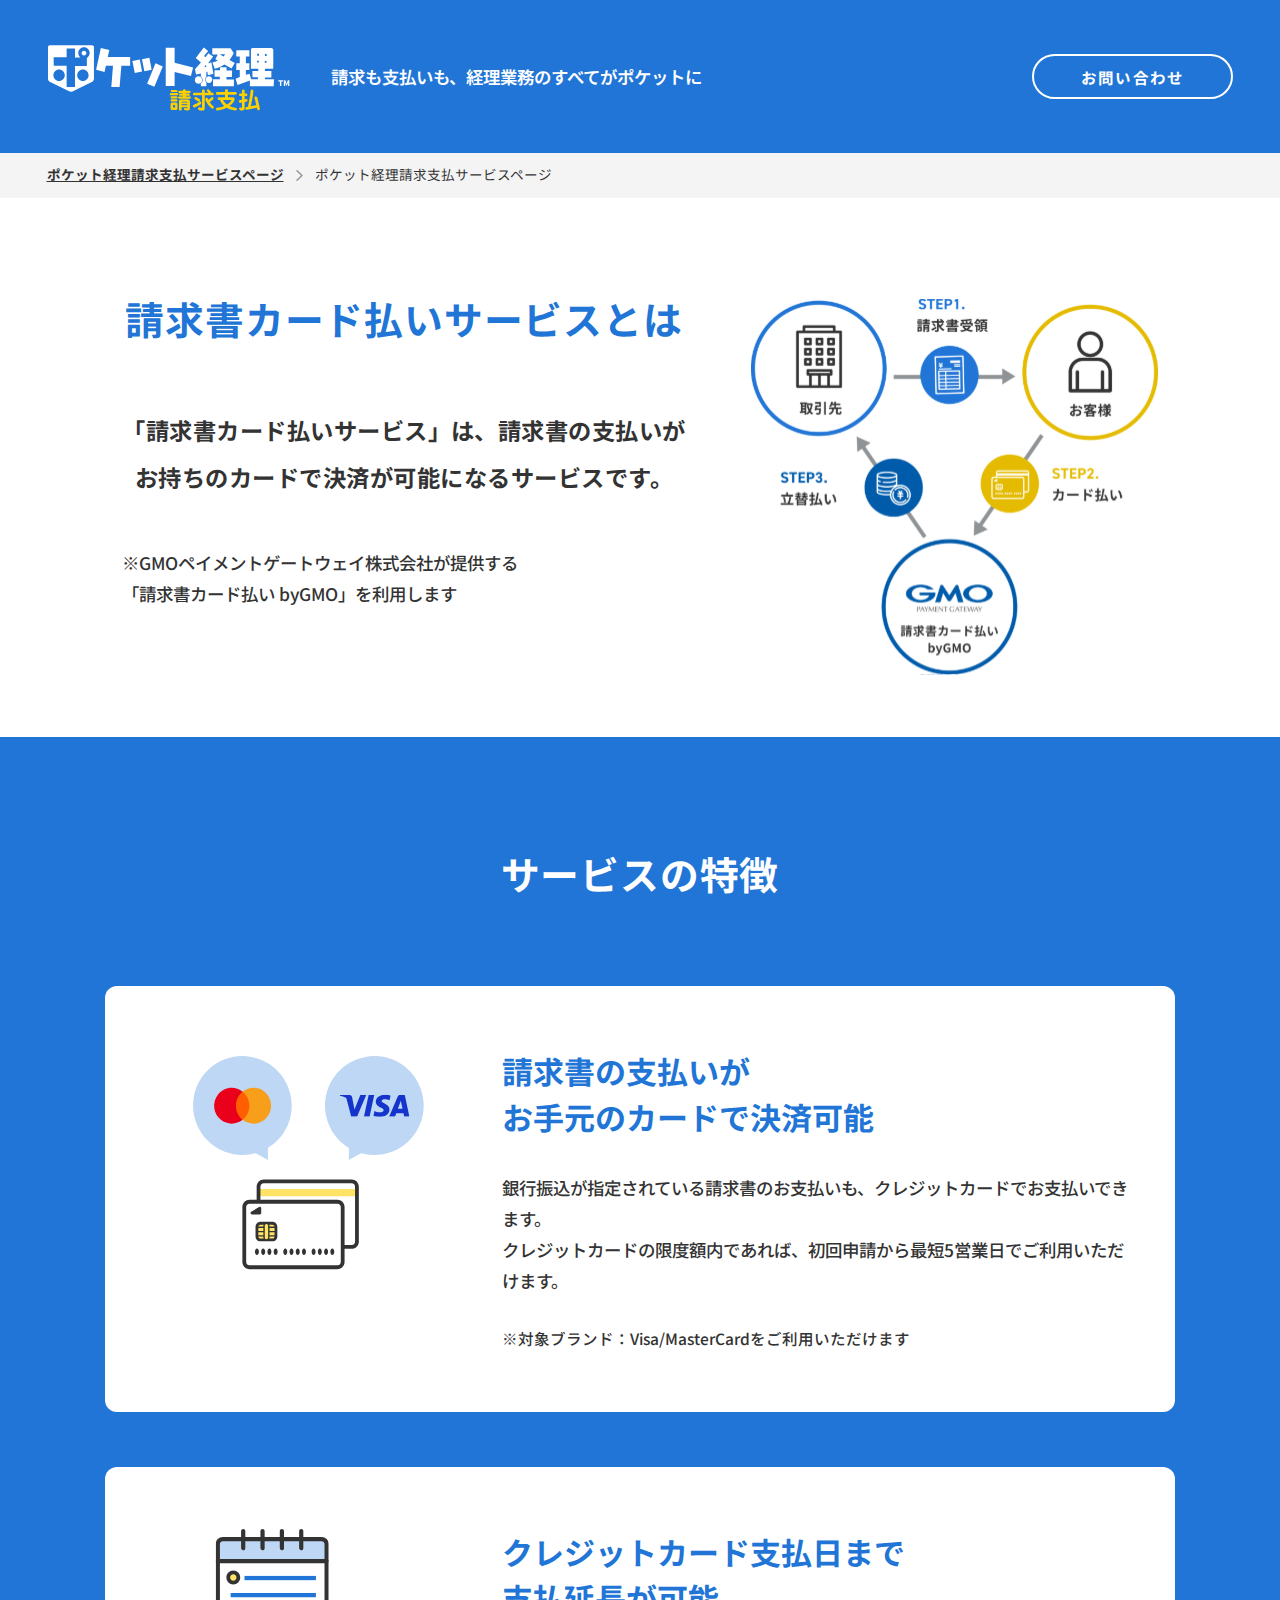
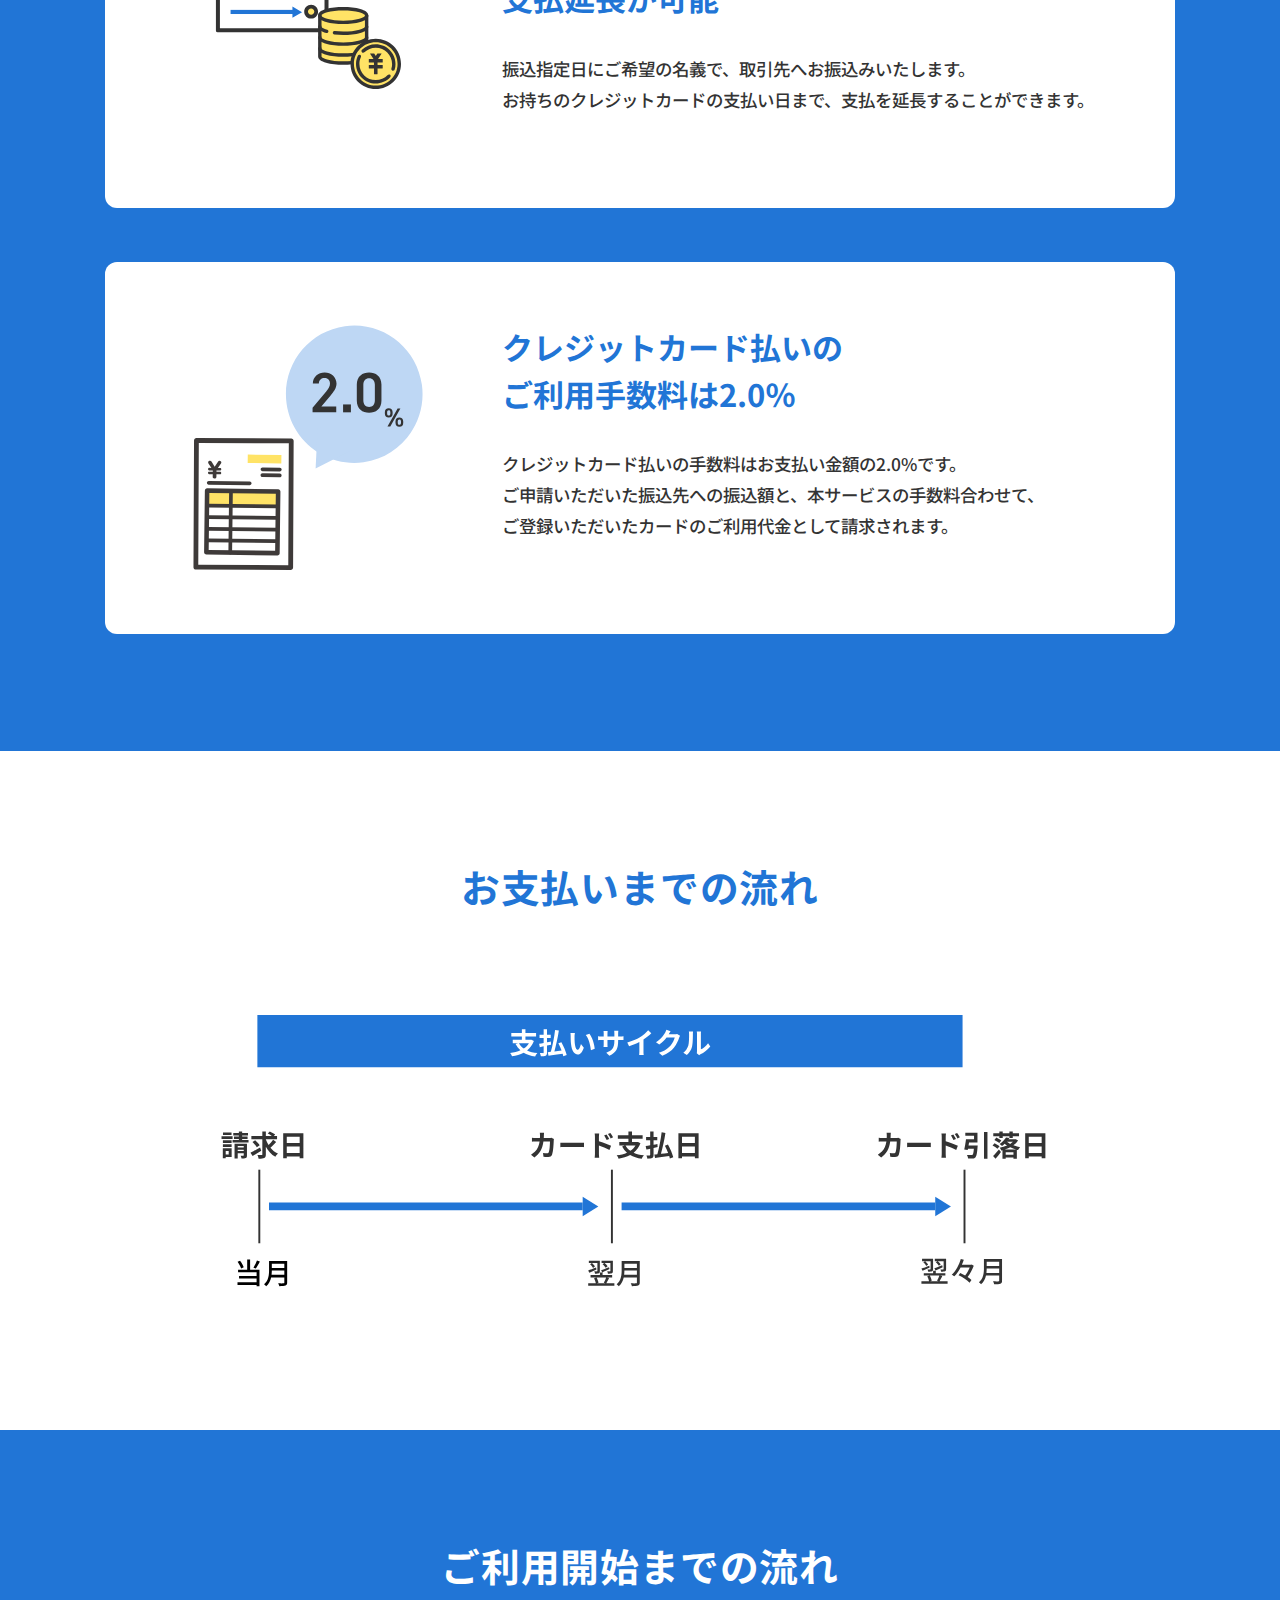
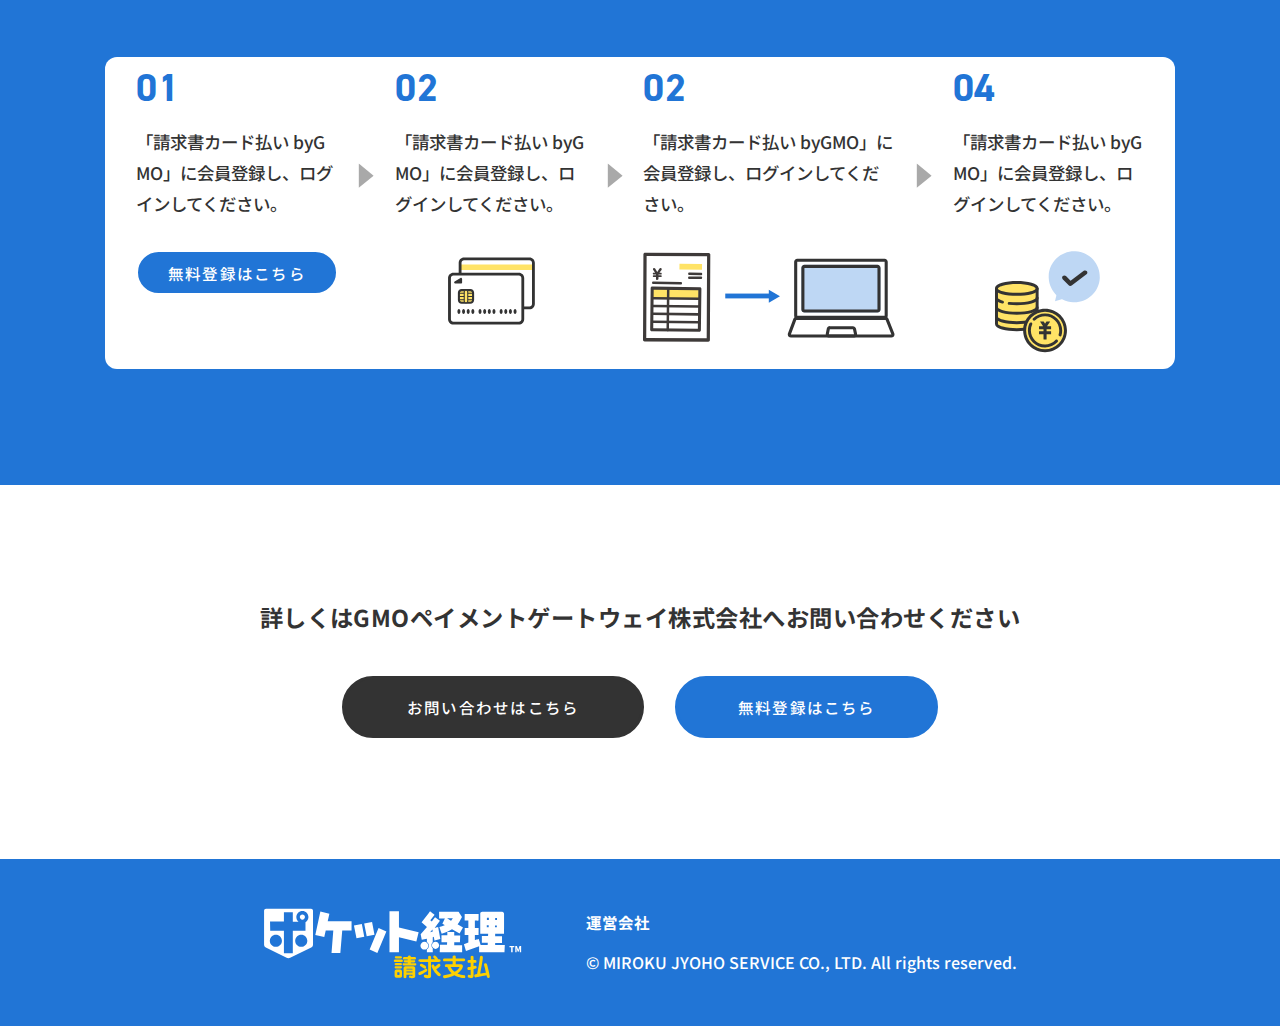
==== card-pay.html @ db651576 "202312182242" ====
<!DOCTYPE html>
<html xmlns="http://www.w3.org/1999/xhtml" lang="ja" xml:lang="ja">

<head>
	<meta charset="UTF-8">
	<meta http-equiv="X-UA-Compatible" content="IE=edge">
	<meta name="viewport" content="width=device-width, initial-scale=1.0, shrink-to-fit=no">
	<meta property="og:locale" content="ja_JP">
	<!-- SEO Meta Tags -->
	<meta name="keywords" content="ポケット経理請求支払" />
	<meta name="description" content="ポケット経理請求支払" />
	<!-- OG Meta Tags to improve the way the post looks when you share the page on LinkedIn, Facebook, Google+ -->
	<meta property="og:title" content="ポケット経理請求支払" />
	<meta property="og:image" content="" />
	<meta property="og:site_name" content="ポケット経理請求支払" />
	<meta property="og:description" content="ポケット経理請求支払" />
	<link rel="shortcut icon" href="./assets/img/favicon.svg">
	<link rel="icon" type="image/png" href="./assets/img/favicon.svg">
	<link rel="apple-touch-icon" type="image/png" href="./assets/img/favicon.svg">
	<title>ポケット経理請求支払</title>
	<link rel="stylesheet" href="assets/font/fonts.css">
	<link rel="stylesheet" href="assets/css/reset.css">
	<link rel="stylesheet" href="assets/css/common.css">
	<link rel="stylesheet" href="assets/css/style.css">
	<script src="assets/js/jquery.min.js"></script>
</head>

<body>
	<header class="common-header">
		<div class="header-wrapper">
			<div class="logo-desc">
				<h1 class="header-logo">
					<a href="./index.html">
						<img src="./assets/img/pocketkeiri_logo.svg" alt="pocket-keiri">
					</a>
				</h1>
				<p class="description font-18-700 pc">請求も支払いも、経理業務のすべてがポケットに</p>
			</div>
			<a class="btn btn-blue font-16-700" href="./contact.html"><span>お問い合わせ</span></a>
		</div>
		<p class="description font-18-700 sp">請求も支払いも、経理業務のすべてがポケットに</p>
	</header>
	<main class="card-pay">
		<div class="breadcrump">
			<a class="page-link font-14-700" href="">ポケット経理請求支払サービスページ</a>
			<img class="left-symbol" src="./assets/img/left-symbol.svg">
			<p class="current-page font-14-500" href="">ポケット経理請求支払サービスページ</p>
		</div>

		<section class="section1">
			<div class="container">
				<div class="left-wrapper">
					<h1 class="head-text font-40-700">請求書カード払いサービスとは</h1>
					<p class="middle-desc font-24-700">
						「請求書カード払いサービス」は、請求書の支払いが<br class="pc">
						お持ちのカードで決済が可能になるサービスです。
					</p>
					<p class="notice font-18-500">
						※GMOペイメントゲートウェイ株式会社が提供する<br>
						「請求書カード払い byGMO」を利用します
					</p>
				</div>
				<img class="right-img" src="./assets/img/payment-main.svg">
			</div>
		</section>

		<section class="section2">
			<div class="container">
				<h1 class="head-text font-40-700">サービスの特徴</h1>
				<ul class="cards-list">
					<li class="card-item">
						<div class="left-img pc">
							<img class="cardpay-feature1" src="./assets/img/cardpay-feature1.svg">
						</div>
						<div class="right-wrapper">
							<h2 class="sub-head-text font-32-700">
								請求書の支払いが<br>
								お手元のカードで決済可能
							</h2>
							<div class="left-img sp">
								<img class="cardpay-feature1" src="./assets/img/cardpay-feature1.svg">
							</div>
							<p class="content font-18-500">
								銀行振込が指定されている請求書のお支払いも、クレジットカードでお支払いできます。<br>
								クレジットカードの限度額内であれば、初回申請から最短5営業日でご利用いただけます。
							</p>
							<p class="notice font-18-400">
								※対象ブランド：Visa/MasterCardをご利用いただけます
							</p>
						</div>
					</li>
					<li class="card-item">
						<div class="left-img pc">
							<img class="cardpay-feature2" src="./assets/img/cardpay-feature2.svg">
						</div>
						<div class="right-wrapper">
							<h2 class="sub-head-text font-32-700">
								クレジットカード支払日まで<br>
								支払延長が可能
							</h2>
							<div class="left-img sp">
								<img class="cardpay-feature2" src="./assets/img/cardpay-feature2.svg">
							</div>
							<p class="content font-18-500">
								振込指定日にご希望の名義で、取引先へお振込みいたします。<br>
								お持ちのクレジットカードの支払い日まで、支払を延長することができます。
							</p>
						</div>
					</li>
					<li class="card-item">
						<div class="left-img pc">
							<img class="cardpay-feature3" src="./assets/img/cardpay-feature3.svg">
						</div>
						<div class="right-wrapper">
							<h2 class="sub-head-text font-32-700">
								クレジットカード払いの<br>
								ご利用手数料は2.0％
							</h2>
							<div class="left-img sp">
								<img class="cardpay-feature3" src="./assets/img/cardpay-feature3.svg">
							</div>
							<p class="content font-18-500">
								クレジットカード払いの手数料はお支払い金額の2.0%です。<br>
								ご申請いただいた振込先への振込額と、本サービスの手数料合わせて、<br>
								ご登録いただいたカードのご利用代金として請求されます。
							</p>
						</div>
					</li>
				</ul>
			</div>
		</section>

		<section class="payment-flow">
			<div class="container">
				<h1 class="head-text font-40-700">お支払いまでの流れ</h1>
				<img class="payment-schedule" src="./assets/img/payment-schedule.svg">
			</div>
		</section>

		<section class="flow2">
			<div class="container">
				<h1 class="head-text font-40-700">ご利用開始までの流れ</h1>
				<div class="flow">
					<div class="flow-item">
						<div class="num font-40-700">01</div>
						<p class="content font-18-500">
							「請求書カード払い byGMO」に会員登録し、ログインしてください。
						</p>
						<a class="btn btn-blue" href=""><span>無料登録はこちら</span></a>
					</div>
					<img class="right-triangle pc" src="./assets/img/right-triangle.svg">
					<img class="right-triangle sp" src="./assets/img/right-triangle-sp.svg">
					<div class="flow-item">
						<div class="num font-40-700">02</div>
						<p class="content font-18-500">
							「請求書カード払い byGMO」に会員登録し、ログインしてください。
						</p>
						<img class="card-img" src="./assets/img/card.svg">
					</div>
					<img class="right-triangle pc" src="./assets/img/right-triangle.svg">
					<img class="right-triangle sp" src="./assets/img/right-triangle-sp.svg">
					<div class="flow-item">
						<div class="num font-40-700">02</div>
						<p class="content font-18-500">
							「請求書カード払い byGMO」に会員登録し、ログインしてください。
						</p>
						<img class="cardpay-flow3" src="./assets/img/cardpay-flow3.svg">
					</div>
					<img class="right-triangle pc" src="./assets/img/right-triangle.svg">
					<img class="right-triangle sp" src="./assets/img/right-triangle-sp.svg">
					<div class="flow-item">
						<div class="num font-40-700">04</div>
						<p class="content font-18-500">
							「請求書カード払い byGMO」に会員登録し、ログインしてください。
						</p>
						<img class="cardpay-flow4" src="./assets/img/cardpay-flow4.svg">
					</div>
				</div>
			</div>
		</section>

		<section class="bottom-section">
			<div class="container">
				<p class="desc font-24-700">詳しくは<br class="sp">GMOペイメントゲートウェイ株式会社へ<br class="sp">お問い合わせください
				</p>
				<div class="btn-wrapper">
					<a class="btn btn-black" href=""><span>お問い合わせはこちら</span></a>
					<a class="btn btn-blue" href=""><span>無料登録はこちら</span></a>
				</div>
			</div>
		</section>
	</main>

	<footer class="footer">
		<img class="logo" src="./assets/img/pocketkeiri_logo.svg">
		<div class="footer-content">
			<a class="company font-16-700" href="https://www.mjs.co.jp/" target="_blank">運営会社</a>
			<p class="copyright font-16-500">© MIROKU JYOHO SERVICE CO., LTD. All rights reserved.</p>
		</div>
	</footer>
	
	<script src="assets/js/jquery.min.js"></script>
	<script type="text/javascript" src="assets/js/custom.js"></script>
</body>

</html>
---- assets/font/fonts.css ----
@import url('https://fonts.googleapis.com/css2?family=Inter:wght@300;400;500;600;700;800;900&family=Noto+Sans+JP:wght@300;400;500;700;900&family=Oswald:wght@200;300;400;500;600;700&family=Public+Sans:wght@300;400;500;600;700;800;900&family=Roboto:wght@300;400;500;700;900&display=swap');
@import url('https://fonts.googleapis.com/css2?family=Noto+Sans+JP:wght@300;400;700&display=swap');

@font-face {
    font-family: 'DIN 2014';
    src: url('DIN2014-Bold.eot');
    src: local('DIN 2014 Bold'), local('DIN2014-Bold'),
        url('DIN2014-Bold.eot?#iefix') format('embedded-opentype'),
        url('DIN2014-Bold.woff') format('woff'),
        url('DIN2014-Bold.ttf') format('truetype');
    font-weight: bold;
    font-style: normal;
}

@font-face {
    font-family: 'DIN 2014';
    src: url('DIN2014-DemiBold.eot');
    src: local('DIN 2014 Bold'), local('DIN2014-DemiBold'),
        url('DIN2014-DemiBold.eot?#iefix') format('embedded-opentype'),
        url('DIN2014-DemiBold.woff') format('woff'),
        url('DIN2014-DemiBold.ttf') format('truetype');
    font-weight: 600;
    font-style: normal;
}

@font-face {
    font-family: 'DIN 2014';
    src: url('DIN2014-Regular.eot');
    src: local('DIN 2014 Regular'), local('DIN2014-Regular'),
        url('DIN2014-Regular.eot?#iefix') format('embedded-opentype'),
        url('DIN2014-Regular.woff') format('woff'),
        url('DIN2014-Regular.ttf') format('truetype');
    font-weight: normal;
    font-style: normal;
}

@font-face {
	font-family: 'Inter';
	/* お好きな名前にしましょう */
	src: url('Inter-Regular.ttf');
	/* IE9以上用 */
	src: url('Inter-Regular.ttf') format('embedded-opentype'),
		/* IE8以前用 */
		url('Inter-Regular.ttf') format('otf'),
		/* モダンブラウザ用 */
		url('Inter-Regular.ttf') format('truetype');
	/* iOS, Android用 */
	font-weight: 400;
	/* 念の為指定しておきます */
	font-style: normal;
}
---- assets/css/common.css ----
/* margin css */
.mt-0 {
  margin-top: 0 !important;
}

.mt-1 {
  margin-top: 0.1rem !important;
}

.mt-2 {
  margin-top: 0.2rem !important;
}

.mt-3 {
  margin-top: 0.3rem !important;
}

.mt-4 {
  margin-top: 0.4rem !important;
}

.mt-5 {
  margin-top: 0.5rem !important;
}

.mt-6 {
  margin-top: 0.6rem !important;
}

.mt-8 {
  margin-top: 0.8rem !important;
}

.mt-10 {
  margin-top: 1.0rem !important;
}

.mt-12 {
  margin-top: 1.2rem !important;
}

.mt-14 {
  margin-top: 1.4rem !important;
}

.mt-15 {
  margin-top: 1.5rem !important;
}

.mt-16 {
  margin-top: 1.6rem !important;
}

.mt-18 {
  margin-top: 1.8rem !important;
}

.mt-20 {
  margin-top: 2.0rem !important;
}

.mt-22 {
  margin-top: 2.2rem !important;
}

.mt-24 {
  margin-top: 2.4rem !important;
}

.mt-25 {
  margin-top: 2.5rem !important;
}

.mt-26 {
  margin-top: 2.6rem !important;
}

.mt-28 {
  margin-top: 2.8rem !important;
}

.mt-30 {
  margin-top: 3.0rem !important;
}

.mt-32 {
  margin-top: 3.2rem !important;
}

.mt-35 {
  margin-top: 3.5rem !important;
}

.mt-36 {
  margin-top: 3.6rem !important;
}

.mt-38 {
  margin-top: 3.8rem !important;
}

.mt-40 {
  margin-top: 4.0rem !important;
}

.mt-42 {
  margin-top: 4.2rem !important;
}

.mt-45 {
  margin-top: 4.5rem !important;
}

.mt-48 {
  margin-top: 4.8rem !important;
}

.mt-50 {
  margin-top: 5.0rem !important;
}

.mt-60 {
  margin-top: 6.0rem !important;
}

.mt-70 {
  margin-top: 7.0rem !important;
}

.mt-80 {
  margin-top: 8.0rem !important;
}

.mb-0 {
  margin-bottom: 0 !important;
}

.mb-1 {
  margin-bottom: 0.1rem !important;
}

.mb-2 {
  margin-bottom: 0.2rem !important;
}

.mb-3 {
  margin-bottom: 0.3rem !important;
}

.mb-4 {
  margin-bottom: 0.4rem !important;
}

.mb-5 {
  margin-bottom: 0.5rem !important;
}

.mb-6 {
  margin-bottom: 0.6rem !important;
}

.mb-8 {
  margin-bottom: 0.8rem !important;
}

.mb-10 {
  margin-bottom: 1.0rem !important;
}

.mb-12 {
  margin-bottom: 1.2rem !important;
}

.mb-14 {
  margin-bottom: 1.4rem !important;
}

.mb-15 {
  margin-bottom: 1.5rem !important;
}

.mb-16 {
  margin-bottom: 1.6rem !important;
}

.mb-18 {
  margin-bottom: 1.8rem !important;
}

.mb-20 {
  margin-bottom: 2.0rem !important;
}

.mb-22 {
  margin-bottom: 2.2rem !important;
}

.mb-24 {
  margin-bottom: 2.4rem !important;
}

.mb-25 {
  margin-bottom: 2.5rem !important;
}

.mb-26 {
  margin-bottom: 2.6rem !important;
}

.mb-28 {
  margin-bottom: 2.8rem !important;
}

.mb-30 {
  margin-bottom: 3.0rem !important;
}

.mb-32 {
  margin-bottom: 3.2rem !important;
}

.mb-35 {
  margin-bottom: 3.5rem !important;
}

.mb-36 {
  margin-bottom: 3.6rem !important;
}

.mb-38 {
  margin-bottom: 3.8rem !important;
}

.mb-40 {
  margin-bottom: 4.0rem !important;
}

.mb-42 {
  margin-bottom: 4.2rem !important;
}

.mb-45 {
  margin-bottom: 4.5rem !important;
}

.mb-48 {
  margin-bottom: 4.8rem !important;
}

.mb-50 {
  margin-bottom: 5.0rem !important;
}

.mb-60 {
  margin-bottom: 6.0rem !important;
}

.mb-70 {
  margin-bottom: 7.0rem !important;
}

.mb-80 {
  margin-bottom: 8.0rem !important;
}

.mb-90 {
  margin-bottom: 9.0rem !important;
}

.ml-0 {
  margin-left: 0 !important;
}

.ml-1 {
  margin-left: 0.1rem !important;
}

.ml-2 {
  margin-left: 0.2rem !important;
}

.ml-3 {
  margin-left: 0.3rem !important;
}

.ml-4 {
  margin-left: 0.4rem !important;
}

.ml-5 {
  margin-left: 0.5rem !important;
}

.ml-6 {
  margin-left: 0.6rem !important;
}

.ml-8 {
  margin-left: 0.8rem !important;
}

.ml-10 {
  margin-left: 1.0rem !important;
}

.ml-12 {
  margin-left: 1.2rem !important;
}

.ml-14 {
  margin-left: 1.4rem !important;
}

.ml-15 {
  margin-left: 1.5rem !important;
}

.ml-16 {
  margin-left: 1.6rem !important;
}

.ml-18 {
  margin-left: 1.8rem !important;
}

.ml-20 {
  margin-left: 2.0rem !important;
}

.mr-0 {
  margin-right: 0 !important;
}

.mr-1 {
  margin-right: 0.1rem !important;
}

.mr-2 {
  margin-right: 0.2rem !important;
}

.mr-3 {
  margin-right: 0.3rem !important;
}

.mr-4 {
  margin-right: 0.4rem !important;
}

.mr-5 {
  margin-right: 0.5rem !important;
}

.mr-6 {
  margin-right: 0.6rem !important;
}

.mr-8 {
  margin-right: 0.8rem !important;
}

.mr-10 {
  margin-right: 1.0rem !important;
}

.mr-12 {
  margin-right: 1.2rem !important;
}

.mr-14 {
  margin-right: 1.4rem !important;
}

.mr-15 {
  margin-right: 1.5rem !important;
}

.mr-16 {
  margin-right: 1.6rem !important;
}

.mr-18 {
  margin-right: 1.8rem !important;
}

.mr-20 {
  margin-right: 2.0rem !important;
}

.mx-auto {
  margin-left: auto !important;
  margin-right: auto !important;
}

.mx-0 {
  margin-left: 0 !important;
  margin-right: 0 !important;
}

.mx-1 {
  margin-left: 0.1rem !important;
  margin-right: 0.1rem !important;
}

.mx-2 {
  margin-left: 0.2rem !important;
  margin-right: 0.2rem !important;
}

.mx-3 {
  margin-left: 0.3rem !important;
  margin-right: 0.3rem !important;
}

.mx-4 {
  margin-left: 0.4rem !important;
  margin-right: 0.4rem !important;
}

.mx-5 {
  margin-left: 0.5rem !important;
  margin-right: 0.5rem !important;
}

.mx-6 {
  margin-left: 0.6rem !important;
  margin-right: 0.6rem !important;
}

.mx-8 {
  margin-left: 0.8rem !important;
  margin-right: 0.8rem !important;
}

.mx-10 {
  margin-left: 1.0rem !important;
  margin-right: 1.0rem !important;
}

/* padding css */
.pt-0 {
  padding-top: 0 !important;
}

.pt-1 {
  padding-top: 0.1rem !important;
}

.pt-2 {
  padding-top: 0.2rem !important;
}

.pt-3 {
  padding-top: 0.3rem !important;
}

.pt-4 {
  padding-top: 0.4rem !important;
}

.pt-5 {
  padding-top: 0.5rem !important;
}

.pt-6 {
  padding-top: 0.6rem !important;
}

.pt-8 {
  padding-top: 0.8rem !important;
}

.pt-10 {
  padding-top: 1.0rem !important;
}

.pt-12 {
  padding-top: 1.2rem !important;
}

.pt-14 {
  padding-top: 1.4rem !important;
}

.pt-15 {
  padding-top: 1.5rem !important;
}

.pt-16 {
  padding-top: 1.6rem !important;
}

.pt-18 {
  padding-top: 1.8rem !important;
}

.pt-20 {
  padding-top: 2.0rem !important;
}

.pt-22 {
  padding-top: 2.2rem !important;
}

.pt-24 {
  padding-top: 2.4rem !important;
}

.pt-25 {
  padding-top: 2.5rem !important;
}

.pt-26 {
  padding-top: 2.6rem !important;
}

.pt-28 {
  padding-top: 2.8rem !important;
}

.pt-30 {
  padding-top: 3.0rem !important;
}

.pt-32 {
  padding-top: 3.2rem !important;
}

.pt-35 {
  padding-top: 3.5rem !important;
}

.pt-36 {
  padding-top: 3.6rem !important;
}

.pt-38 {
  padding-top: 3.8rem !important;
}

.pt-40 {
  padding-top: 4.0rem !important;
}

.pt-42 {
  padding-top: 4.2rem !important;
}

.pt-45 {
  padding-top: 4.5rem !important;
}

.pt-48 {
  padding-top: 4.8rem !important;
}

.pt-50 {
  padding-top: 5.0rem !important;
}

.pt-60 {
  padding-top: 6.0rem !important;
}

.pb-0 {
  padding-bottom: 0 !important;
}

.pb-1 {
  padding-bottom: 0.1rem !important;
}

.pb-2 {
  padding-bottom: 0.2rem !important;
}

.pb-3 {
  padding-bottom: 0.3rem !important;
}

.pb-4 {
  padding-bottom: 0.4rem !important;
}

.pb-5 {
  padding-bottom: 0.5rem !important;
}

.pb-6 {
  padding-bottom: 0.6rem !important;
}

.pb-8 {
  padding-bottom: 0.8rem !important;
}

.pb-10 {
  padding-bottom: 1.0rem !important;
}

.pb-12 {
  padding-bottom: 1.2rem !important;
}

.pb-14 {
  padding-bottom: 1.4rem !important;
}

.pb-15 {
  padding-bottom: 1.5rem !important;
}

.pb-16 {
  padding-bottom: 1.6rem !important;
}

.pb-18 {
  padding-bottom: 1.8rem !important;
}

.pb-20 {
  padding-bottom: 2.0rem !important;
}

.pb-22 {
  padding-bottom: 2.2rem !important;
}

.pb-24 {
  padding-bottom: 2.4rem !important;
}

.pb-25 {
  padding-bottom: 2.5rem !important;
}

.pb-26 {
  padding-bottom: 2.6rem !important;
}

.pb-28 {
  padding-bottom: 2.8rem !important;
}

.pb-30 {
  padding-bottom: 3.0rem !important;
}

.pb-32 {
  padding-bottom: 3.2rem !important;
}

.pb-35 {
  padding-bottom: 3.5rem !important;
}

.pb-36 {
  padding-bottom: 3.6rem !important;
}

.pb-38 {
  padding-bottom: 3.8rem !important;
}

.pb-40 {
  padding-bottom: 4.0rem !important;
}

.pb-42 {
  padding-bottom: 4.2rem !important;
}

.pb-45 {
  padding-bottom: 4.5rem !important;
}

.pb-48 {
  padding-bottom: 4.8rem !important;
}

.pb-50 {
  padding-bottom: 5.0rem !important;
}

.pb-60 {
  padding-bottom: 6.0rem !important;
}

.pb-70 {
  padding-bottom: 7.0rem !important;
}

.pb-80 {
  padding-bottom: 8.0rem !important;
}

.pb-90 {
  padding-bottom: 9.0rem !important;
}

.pl-0 {
  padding-left: 0 !important;
}

.pl-1 {
  padding-left: 0.1rem !important;
}

.pl-2 {
  padding-left: 0.2rem !important;
}

.pl-3 {
  padding-left: 0.3rem !important;
}

.pl-4 {
  padding-left: 0.4rem !important;
}

.pl-5 {
  padding-left: 0.5rem !important;
}

.pl-6 {
  padding-left: 0.6rem !important;
}

.pl-8 {
  padding-left: 0.8rem !important;
}

.pl-10 {
  padding-left: 1.0rem !important;
}

.pl-12 {
  padding-left: 1.2rem !important;
}

.pl-14 {
  padding-left: 1.4rem !important;
}

.pl-15 {
  padding-left: 1.5rem !important;
}

.pl-16 {
  padding-left: 1.6rem !important;
}

.pl-18 {
  padding-left: 1.8rem !important;
}

.pl-20 {
  padding-left: 2.0rem !important;
}

.pr-0 {
  padding-right: 0 !important;
}

.pr-1 {
  padding-right: 0.1rem !important;
}

.pr-2 {
  padding-right: 0.2rem !important;
}

.pr-3 {
  padding-right: 0.3rem !important;
}

.pr-4 {
  padding-right: 0.4rem !important;
}

.pr-5 {
  padding-right: 0.5rem !important;
}

.pr-6 {
  padding-right: 0.6rem !important;
}

.pr-8 {
  padding-right: 0.8rem !important;
}

.pr-10 {
  padding-right: 1.0rem !important;
}

.pr-12 {
  padding-right: 1.2rem !important;
}

.pr-14 {
  padding-right: 1.4rem !important;
}

.pr-15 {
  padding-right: 1.5rem !important;
}

.pr-16 {
  padding-right: 1.6rem !important;
}

.pr-18 {
  padding-right: 1.8rem !important;
}

.pr-20 {
  padding-right: 2.0rem !important;
}

.px-0 {
  padding-left: 0 !important;
  padding-right: 0 !important;
}

.py-0 {
  padding-top: 0 !important;
  padding-bottom: 0 !important;
}

@media only screen and (max-width: 768px) {
  .mt-sp-0 {
    margin-top: 0 !important;
  }
  .mt-sp-1 {
    margin-top: 0.1rem !important;
  }
  .mt-sp-2 {
    margin-top: 0.2rem !important;
  }
  .mt-sp-3 {
    margin-top: 0.3rem !important;
  }
  .mt-sp-4 {
    margin-top: 0.4rem !important;
  }
  .mt-sp-5 {
    margin-top: 0.5rem !important;
  }
  .mt-sp-6 {
    margin-top: 0.6rem !important;
  }
  .mt-sp-8 {
    margin-top: 0.8rem !important;
  }
  .mt-sp-10 {
    margin-top: 1.0rem !important;
  }
  .mt-sp-12 {
    margin-top: 1.2rem !important;
  }
  .mt-sp-14 {
    margin-top: 1.4rem !important;
  }
  .mt-sp-15 {
    margin-top: 1.5rem !important;
  }
  .mt-sp-16 {
    margin-top: 1.6rem !important;
  }
  .mt-sp-18 {
    margin-top: 1.8rem !important;
  }
  .mt-sp-20 {
    margin-top: 2.0rem !important;
  }
  .mt-sp-22 {
    margin-top: 2.2rem !important;
  }
  .mt-sp-24 {
    margin-top: 2.4rem !important;
  }
  .mt-sp-25 {
    margin-top: 2.5rem !important;
  }
  .mt-sp-26 {
    margin-top: 2.6rem !important;
  }
  .mt-sp-28 {
    margin-top: 2.8rem !important;
  }
  .mt-sp-30 {
    margin-top: 3.0rem !important;
  }
  .mt-sp-32 {
    margin-top: 3.2rem !important;
  }
  .mt-sp-35 {
    margin-top: 3.5rem !important;
  }
  .mt-sp-36 {
    margin-top: 3.6rem !important;
  }
  .mt-sp-38 {
    margin-top: 3.8rem !important;
  }
  .mt-sp-40 {
    margin-top: 4.0rem !important;
  }
  .mt-sp-42 {
    margin-top: 4.2rem !important;
  }
  .mt-sp-45 {
    margin-top: 4.5rem !important;
  }
  .mt-sp-48 {
    margin-top: 4.8rem !important;
  }
  .mt-sp-50 {
    margin-top: 5.0rem !important;
  }
  .mt-sp-60 {
    margin-top: 6.0rem !important;
  }
  .mb-sp-0 {
    margin-bottom: 0 !important;
  }
  .mb-sp-1 {
    margin-bottom: 0.1rem !important;
  }
  .mb-sp-2 {
    margin-bottom: 0.2rem !important;
  }
  .mb-sp-3 {
    margin-bottom: 0.3rem !important;
  }
  .mb-sp-4 {
    margin-bottom: 0.4rem !important;
  }
  .mb-sp-5 {
    margin-bottom: 0.5rem !important;
  }
  .mb-sp-6 {
    margin-bottom: 0.6rem !important;
  }
  .mb-sp-8 {
    margin-bottom: 0.8rem !important;
  }
  .mb-sp-10 {
    margin-bottom: 1.0rem !important;
  }
  .mb-sp-12 {
    margin-bottom: 1.2rem !important;
  }
  .mb-sp-14 {
    margin-bottom: 1.4rem !important;
  }
  .mb-sp-15 {
    margin-bottom: 1.5rem !important;
  }
  .mb-sp-16 {
    margin-bottom: 1.6rem !important;
  }
  .mb-sp-18 {
    margin-bottom: 1.8rem !important;
  }
  .mb-sp-20 {
    margin-bottom: 2.0rem !important;
  }
  .mb-sp-22 {
    margin-bottom: 2.2rem !important;
  }
  .mb-sp-24 {
    margin-bottom: 2.4rem !important;
  }
  .mb-sp-25 {
    margin-bottom: 2.5rem !important;
  }
  .mb-sp-26 {
    margin-bottom: 2.6rem !important;
  }
  .mb-sp-28 {
    margin-bottom: 2.8rem !important;
  }
  .mb-sp-30 {
    margin-bottom: 3.0rem !important;
  }
  .mb-sp-32 {
    margin-bottom: 3.2rem !important;
  }
  .mb-sp-35 {
    margin-bottom: 3.5rem !important;
  }
  .mb-sp-36 {
    margin-bottom: 3.6rem !important;
  }
  .mb-sp-38 {
    margin-bottom: 3.8rem !important;
  }
  .mb-sp-40 {
    margin-bottom: 4.0rem !important;
  }
  .mb-sp-42 {
    margin-bottom: 4.2rem !important;
  }
  .mb-sp-45 {
    margin-bottom: 4.5rem !important;
  }
  .mb-sp-48 {
    margin-bottom: 4.8rem !important;
  }
  .mb-sp-50 {
    margin-bottom: 5.0rem !important;
  }
  .mb-sp-60 {
    margin-bottom: 6.0rem !important;
  }
  .mb-sp-70 {
    margin-bottom: 7.0rem !important;
  }
  .mb-sp-80 {
    margin-bottom: 8.0rem !important;
  }
  .mb-sp-90 {
    margin-bottom: 9.0rem !important;
  }
  .ml-sp-0 {
    margin-left: 0 !important;
  }
  .ml-sp-1 {
    margin-left: 0.1rem !important;
  }
  .ml-sp-2 {
    margin-left: 0.2rem !important;
  }
  .ml-sp-3 {
    margin-left: 0.3rem !important;
  }
  .ml-sp-4 {
    margin-left: 0.4rem !important;
  }
  .ml-sp-5 {
    margin-left: 0.5rem !important;
  }
  .ml-sp-6 {
    margin-left: 0.6rem !important;
  }
  .ml-sp-8 {
    margin-left: 0.8rem !important;
  }
  .ml-sp-10 {
    margin-left: 1.0rem !important;
  }
  .ml-sp-12 {
    margin-left: 1.2rem !important;
  }
  .ml-sp-14 {
    margin-left: 1.4rem !important;
  }
  .ml-sp-15 {
    margin-left: 1.5rem !important;
  }
  .ml-sp-16 {
    margin-left: 1.6rem !important;
  }
  .ml-sp-18 {
    margin-left: 1.8rem !important;
  }
  .ml-sp-20 {
    margin-left: 2.0rem !important;
  }
  .mr-sp-0 {
    margin-right: 0 !important;
  }
  .mr-sp-1 {
    margin-right: 0.1rem !important;
  }
  .mr-sp-2 {
    margin-right: 0.2rem !important;
  }
  .mr-sp-3 {
    margin-right: 0.3rem !important;
  }
  .mr-sp-4 {
    margin-right: 0.4rem !important;
  }
  .mr-sp-5 {
    margin-right: 0.5rem !important;
  }
  .mr-sp-6 {
    margin-right: 0.6rem !important;
  }
  .mr-sp-8 {
    margin-right: 0.8rem !important;
  }
  .mr-sp-10 {
    margin-right: 1.0rem !important;
  }
  .mr-sp-12 {
    margin-right: 1.2rem !important;
  }
  .mr-sp-14 {
    margin-right: 1.4rem !important;
  }
  .mr-sp-15 {
    margin-right: 1.5rem !important;
  }
  .mr-sp-16 {
    margin-right: 1.6rem !important;
  }
  .mr-sp-18 {
    margin-right: 1.8rem !important;
  }
  .mr-sp-20 {
    margin-right: 2.0rem !important;
  }
  .mx-sp-auto {
    margin-left: auto !important;
    margin-right: auto !important;
  }
  .mx-sp-0 {
    margin-left: 0 !important;
    margin-right: 0 !important;
  }
  .mx-sp-1 {
    margin-left: 0.1rem !important;
    margin-right: 0.1rem !important;
  }
  .mx-sp-2 {
    margin-left: 0.2rem !important;
    margin-right: 0.2rem !important;
  }
  .mx-sp-3 {
    margin-left: 0.3rem !important;
    margin-right: 0.3rem !important;
  }
  .mx-sp-4 {
    margin-left: 0.4rem !important;
    margin-right: 0.4rem !important;
  }
  .mx-sp-5 {
    margin-left: 0.5rem !important;
    margin-right: 0.5rem !important;
  }
  .mx-sp-6 {
    margin-left: 0.6rem !important;
    margin-right: 0.6rem !important;
  }
  .mx-sp-8 {
    margin-left: 0.8rem !important;
    margin-right: 0.8rem !important;
  }
  .mx-sp-10 {
    margin-left: 1.0rem !important;
    margin-right: 1.0rem !important;
  }
  /* padding css */
  .pt-sp-0 {
    padding-top: 0 !important;
  }
  .pt-sp-1 {
    padding-top: 0.1rem !important;
  }
  .pt-sp-2 {
    padding-top: 0.2rem !important;
  }
  .pt-sp-3 {
    padding-top: 0.3rem !important;
  }
  .pt-sp-4 {
    padding-top: 0.4rem !important;
  }
  .pt-sp-5 {
    padding-top: 0.5rem !important;
  }
  .pt-sp-6 {
    padding-top: 0.6rem !important;
  }
  .pt-sp-8 {
    padding-top: 0.8rem !important;
  }
  .pt-sp-10 {
    padding-top: 1.0rem !important;
  }
  .pt-sp-12 {
    padding-top: 1.2rem !important;
  }
  .pt-sp-14 {
    padding-top: 1.4rem !important;
  }
  .pt-sp-15 {
    padding-top: 1.5rem !important;
  }
  .pt-sp-16 {
    padding-top: 1.6rem !important;
  }
  .pt-sp-18 {
    padding-top: 1.8rem !important;
  }
  .pt-sp-20 {
    padding-top: 2.0rem !important;
  }
  .pt-sp-22 {
    padding-top: 2.2rem !important;
  }
  .pt-sp-24 {
    padding-top: 2.4rem !important;
  }
  .pt-sp-25 {
    padding-top: 2.5rem !important;
  }
  .pt-sp-26 {
    padding-top: 2.6rem !important;
  }
  .pt-sp-28 {
    padding-top: 2.8rem !important;
  }
  .pt-sp-30 {
    padding-top: 3.0rem !important;
  }
  .pt-sp-32 {
    padding-top: 3.2rem !important;
  }
  .pt-sp-35 {
    padding-top: 3.5rem !important;
  }
  .pt-sp-36 {
    padding-top: 3.6rem !important;
  }
  .pt-sp-38 {
    padding-top: 3.8rem !important;
  }
  .pt-sp-40 {
    padding-top: 4.0rem !important;
  }
  .pt-sp-42 {
    padding-top: 4.2rem !important;
  }
  .pt-sp-45 {
    padding-top: 4.5rem !important;
  }
  .pt-sp-48 {
    padding-top: 4.8rem !important;
  }
  .pt-sp-50 {
    padding-top: 5.0rem !important;
  }
  .pt-sp-60 {
    padding-top: 6.0rem !important;
  }
  .pb-sp-0 {
    padding-bottom: 0 !important;
  }
  .pb-sp-1 {
    padding-bottom: 0.1rem !important;
  }
  .pb-sp-2 {
    padding-bottom: 0.2rem !important;
  }
  .pb-sp-3 {
    padding-bottom: 0.3rem !important;
  }
  .pb-sp-4 {
    padding-bottom: 0.4rem !important;
  }
  .pb-sp-5 {
    padding-bottom: 0.5rem !important;
  }
  .pb-sp-6 {
    padding-bottom: 0.6rem !important;
  }
  .pb-sp-8 {
    padding-bottom: 0.8rem !important;
  }
  .pb-sp-10 {
    padding-bottom: 1.0rem !important;
  }
  .pb-sp-12 {
    padding-bottom: 1.2rem !important;
  }
  .pb-sp-14 {
    padding-bottom: 1.4rem !important;
  }
  .pb-sp-15 {
    padding-bottom: 1.5rem !important;
  }
  .pb-sp-16 {
    padding-bottom: 1.6rem !important;
  }
  .pb-sp-18 {
    padding-bottom: 1.8rem !important;
  }
  .pb-sp-20 {
    padding-bottom: 2.0rem !important;
  }
  .pb-sp-22 {
    padding-bottom: 2.2rem !important;
  }
  .pb-sp-24 {
    padding-bottom: 2.4rem !important;
  }
  .pb-sp-25 {
    padding-bottom: 2.5rem !important;
  }
  .pb-sp-26 {
    padding-bottom: 2.6rem !important;
  }
  .pb-sp-28 {
    padding-bottom: 2.8rem !important;
  }
  .pb-sp-30 {
    padding-bottom: 3.0rem !important;
  }
  .pb-sp-32 {
    padding-bottom: 3.2rem !important;
  }
  .pb-sp-35 {
    padding-bottom: 3.5rem !important;
  }
  .pb-sp-36 {
    padding-bottom: 3.6rem !important;
  }
  .pb-sp-38 {
    padding-bottom: 3.8rem !important;
  }
  .pb-sp-40 {
    padding-bottom: 4.0rem !important;
  }
  .pb-sp-42 {
    padding-bottom: 4.2rem !important;
  }
  .pb-sp-45 {
    padding-bottom: 4.5rem !important;
  }
  .pb-sp-48 {
    padding-bottom: 4.8rem !important;
  }
  .pb-sp-50 {
    padding-bottom: 5.0rem !important;
  }
  .pb-sp-60 {
    padding-bottom: 6.0rem !important;
  }
  .pb-sp-70 {
    padding-bottom: 7.0rem !important;
  }
  .pb-sp-80 {
    padding-bottom: 8.0rem !important;
  }
  .pb-sp-90 {
    padding-bottom: 9.0rem !important;
  }
  .pl-sp-0 {
    padding-left: 0 !important;
  }
  .pl-sp-1 {
    padding-left: 0.1rem !important;
  }
  .pl-sp-2 {
    padding-left: 0.2rem !important;
  }
  .pl-sp-3 {
    padding-left: 0.3rem !important;
  }
  .pl-sp-4 {
    padding-left: 0.4rem !important;
  }
  .pl-sp-5 {
    padding-left: 0.5rem !important;
  }
  .pl-sp-6 {
    padding-left: 0.6rem !important;
  }
  .pl-sp-8 {
    padding-left: 0.8rem !important;
  }
  .pl-sp-10 {
    padding-left: 1.0rem !important;
  }
  .pl-sp-12 {
    padding-left: 1.2rem !important;
  }
  .pl-sp-14 {
    padding-left: 1.4rem !important;
  }
  .pl-sp-15 {
    padding-left: 1.5rem !important;
  }
  .pl-sp-16 {
    padding-left: 1.6rem !important;
  }
  .pl-sp-18 {
    padding-left: 1.8rem !important;
  }
  .pl-sp-20 {
    padding-left: 2.0rem !important;
  }
  .pr-sp-0 {
    padding-right: 0 !important;
  }
  .pr-sp-1 {
    padding-right: 0.1rem !important;
  }
  .pr-sp-2 {
    padding-right: 0.2rem !important;
  }
  .pr-sp-3 {
    padding-right: 0.3rem !important;
  }
  .pr-sp-4 {
    padding-right: 0.4rem !important;
  }
  .pr-sp-5 {
    padding-right: 0.5rem !important;
  }
  .pr-sp-6 {
    padding-right: 0.6rem !important;
  }
  .pr-sp-8 {
    padding-right: 0.8rem !important;
  }
  .pr-sp-10 {
    padding-right: 1.0rem !important;
  }
  .pr-sp-12 {
    padding-right: 1.2rem !important;
  }
  .pr-sp-14 {
    padding-right: 1.4rem !important;
  }
  .pr-sp-15 {
    padding-right: 1.5rem !important;
  }
  .pr-sp-16 {
    padding-right: 1.6rem !important;
  }
  .pr-sp-18 {
    padding-right: 1.8rem !important;
  }
  .pr-sp-20 {
    padding-right: 2.0rem !important;
  }
  .px-sp-0 {
    padding-left: 0 !important;
    padding-right: 0 !important;
  }
  .py-sp-0 {
    padding-top: 0 !important;
    padding-bottom: 0 !important;
  }
}

.container,
.container-fluid,
.container-sm,
.container-md,
.container-lg,
.container-xl {
  width: 100%;
  padding-right: 1.6rem;
  padding-left: 1.6rem;
  margin-right: auto;
  margin-left: auto;
}

.container {
  max-width: 128.0rem;
  width: 86%;
}

@media only screen and (max-width: 768px) {
  .container {
    max-width: 100%;
    width: 100% !important;
    margin: 0;
  }
}

.content-in {
  position: relative;
  max-width: 108.0rem;
  width: 100%;
  margin-left: auto;
  margin-right: auto;
}

@media only screen and (max-width: 768px) {
  .content-in {
    max-width: 33.5rem;
  }
}

[class*="col-"] {
  position: relative;
  width: 100%;
  padding-right: 1.5rem;
  padding-left: 1.5rem;
}

.col-auto {
  -webkit-box-flex: 0;
      -ms-flex: 0 0 auto;
          flex: 0 0 auto;
  width: auto;
}

.col-1 {
  -webkit-box-flex: 0;
      -ms-flex: 0 0 auto;
          flex: 0 0 auto;
  width: 8.3333333333%;
}

.col-2 {
  -webkit-box-flex: 0;
      -ms-flex: 0 0 auto;
          flex: 0 0 auto;
  width: 16.6666666667%;
}

.col-3 {
  -webkit-box-flex: 0;
      -ms-flex: 0 0 auto;
          flex: 0 0 auto;
  width: 25%;
}

.col-4 {
  -webkit-box-flex: 0;
      -ms-flex: 0 0 auto;
          flex: 0 0 auto;
  width: 33.3333333333%;
}

.col-5 {
  -webkit-box-flex: 0;
      -ms-flex: 0 0 auto;
          flex: 0 0 auto;
  width: 41.6666666667%;
}

.col-6 {
  -webkit-box-flex: 0;
      -ms-flex: 0 0 auto;
          flex: 0 0 auto;
  width: 50%;
}

.col-7 {
  -webkit-box-flex: 0;
      -ms-flex: 0 0 auto;
          flex: 0 0 auto;
  width: 58.3333333333%;
}

.col-8 {
  -webkit-box-flex: 0;
      -ms-flex: 0 0 auto;
          flex: 0 0 auto;
  width: 66.6666666667%;
}

.col-9 {
  -webkit-box-flex: 0;
      -ms-flex: 0 0 auto;
          flex: 0 0 auto;
  width: 75%;
}

.col-10 {
  -webkit-box-flex: 0;
      -ms-flex: 0 0 auto;
          flex: 0 0 auto;
  width: 83.3333333333%;
}

.col-11 {
  -webkit-box-flex: 0;
      -ms-flex: 0 0 auto;
          flex: 0 0 auto;
  width: 91.6666666667%;
}

.col-12 {
  -webkit-box-flex: 0;
      -ms-flex: 0 0 auto;
          flex: 0 0 auto;
  width: 100%;
}

@media print, screen and (min-width: 769px) {
  .col-md-auto {
    -webkit-box-flex: 0;
        -ms-flex: 0 0 auto;
            flex: 0 0 auto;
    width: auto;
  }
  .col-md-1 {
    -webkit-box-flex: 0;
        -ms-flex: 0 0 auto;
            flex: 0 0 auto;
    width: 8.3333333333%;
  }
  .col-md-2 {
    -webkit-box-flex: 0;
        -ms-flex: 0 0 auto;
            flex: 0 0 auto;
    width: 16.6666666667%;
  }
  .col-md-3 {
    -webkit-box-flex: 0;
        -ms-flex: 0 0 auto;
            flex: 0 0 auto;
    width: 25%;
  }
  .col-md-4 {
    -webkit-box-flex: 0;
        -ms-flex: 0 0 auto;
            flex: 0 0 auto;
    width: 33.3333333333%;
  }
  .col-md-5 {
    -webkit-box-flex: 0;
        -ms-flex: 0 0 auto;
            flex: 0 0 auto;
    width: 41.6666666667%;
  }
  .col-md-6 {
    -webkit-box-flex: 0;
        -ms-flex: 0 0 auto;
            flex: 0 0 auto;
    width: 50%;
  }
  .col-md-7 {
    -webkit-box-flex: 0;
        -ms-flex: 0 0 auto;
            flex: 0 0 auto;
    width: 58.3333333333%;
  }
  .col-md-8 {
    -webkit-box-flex: 0;
        -ms-flex: 0 0 auto;
            flex: 0 0 auto;
    width: 66.6666666667%;
  }
  .col-md-9 {
    -webkit-box-flex: 0;
        -ms-flex: 0 0 auto;
            flex: 0 0 auto;
    width: 75%;
  }
  .col-md-10 {
    -webkit-box-flex: 0;
        -ms-flex: 0 0 auto;
            flex: 0 0 auto;
    width: 83.3333333333%;
  }
  .col-md-11 {
    -webkit-box-flex: 0;
        -ms-flex: 0 0 auto;
            flex: 0 0 auto;
    width: 91.6666666667%;
  }
  .col-md-12 {
    -webkit-box-flex: 0;
        -ms-flex: 0 0 auto;
            flex: 0 0 auto;
    width: 100%;
  }
}

@media print, screen and (min-width: 992px) {
  .col-lg-auto {
    -webkit-box-flex: 0;
        -ms-flex: 0 0 auto;
            flex: 0 0 auto;
    width: auto;
  }
  .col-lg-1 {
    -webkit-box-flex: 0;
        -ms-flex: 0 0 auto;
            flex: 0 0 auto;
    width: 8.3333333333%;
  }
  .col-lg-2 {
    -webkit-box-flex: 0;
        -ms-flex: 0 0 auto;
            flex: 0 0 auto;
    width: 16.6666666667%;
  }
  .col-lg-3 {
    -webkit-box-flex: 0;
        -ms-flex: 0 0 auto;
            flex: 0 0 auto;
    width: 25%;
  }
  .col-lg-4 {
    -webkit-box-flex: 0;
        -ms-flex: 0 0 auto;
            flex: 0 0 auto;
    width: 33.3333333333%;
  }
  .col-lg-5 {
    -webkit-box-flex: 0;
        -ms-flex: 0 0 auto;
            flex: 0 0 auto;
    width: 41.6666666667%;
  }
  .col-lg-6 {
    -webkit-box-flex: 0;
        -ms-flex: 0 0 auto;
            flex: 0 0 auto;
    width: 50%;
  }
  .col-lg-7 {
    -webkit-box-flex: 0;
        -ms-flex: 0 0 auto;
            flex: 0 0 auto;
    width: 58.3333333333%;
  }
  .col-lg-8 {
    -webkit-box-flex: 0;
        -ms-flex: 0 0 auto;
            flex: 0 0 auto;
    width: 66.6666666667%;
  }
  .col-lg-9 {
    -webkit-box-flex: 0;
        -ms-flex: 0 0 auto;
            flex: 0 0 auto;
    width: 75%;
  }
  .col-lg-10 {
    -webkit-box-flex: 0;
        -ms-flex: 0 0 auto;
            flex: 0 0 auto;
    width: 83.3333333333%;
  }
  .col-lg-11 {
    -webkit-box-flex: 0;
        -ms-flex: 0 0 auto;
            flex: 0 0 auto;
    width: 91.6666666667%;
  }
  .col-lg-12 {
    -webkit-box-flex: 0;
        -ms-flex: 0 0 auto;
            flex: 0 0 auto;
    width: 100%;
  }
}

.row {
  display: -webkit-box;
  display: -ms-flexbox;
  display: flex;
  -ms-flex-wrap: wrap;
      flex-wrap: wrap;
  margin-right: -1.5rem;
  margin-left: -1.5rem;
}

.sm-row {
  display: -webkit-box;
  display: -ms-flexbox;
  display: flex;
  -ms-flex-wrap: wrap;
      flex-wrap: wrap;
  margin-right: -1.0rem;
  margin-left: -1.0rem;
}

.sm-row > [class*="col-"] {
  padding-right: 1.0rem;
  padding-left: 1.0rem;
}

.lg-row {
  display: -webkit-box;
  display: -ms-flexbox;
  display: flex;
  -ms-flex-wrap: wrap;
      flex-wrap: wrap;
  margin-right: -2.0rem;
  margin-left: -2.0rem;
}

.lg-row > [class*="col-"] {
  padding-right: 2.0rem;
  padding-left: 2.0rem;
}

.xl-row {
  display: -webkit-box;
  display: -ms-flexbox;
  display: flex;
  -ms-flex-wrap: wrap;
      flex-wrap: wrap;
  margin-right: -3.0rem;
  margin-left: -3.0rem;
}

.xl-row > [class*="col-"] {
  padding-right: 3.0rem;
  padding-left: 3.0rem;
}

/* font size */
.fs-10 {
  font-size: 1.0rem !important;
}

.fs-12 {
  font-size: 1.2rem !important;
}

.fs-13 {
  font-size: 1.3rem !important;
}

.fs-14 {
  font-size: 1.4rem !important;
}

.fs-15 {
  font-size: 1.5rem !important;
}

.fs-16 {
  font-size: 1.6rem !important;
}

.fs-17 {
  font-size: 1.7rem !important;
}

.fs-18 {
  font-size: 1.8rem !important;
}

.fs-19 {
  font-size: 1.9rem !important;
}

.fs-20 {
  font-size: 2.0rem !important;
}

.fs-21 {
  font-size: 2.1rem !important;
}

.fs-22 {
  font-size: 2.2rem !important;
}

.fs-24 {
  font-size: 2.4rem !important;
}

.fs-26 {
  font-size: 2.6rem !important;
}

.fs-27 {
  font-size: 2.7rem !important;
}

.fs-28 {
  font-size: 2.8rem !important;
}

.fs-30 {
  font-size: 3.0rem !important;
}

.fs-32 {
  font-size: 3.2rem !important;
}

.fs-33 {
  font-size: 3.3rem !important;
}

.fs-35 {
  font-size: 3.5rem !important;
}

.fs-36 {
  font-size: 3.6rem !important;
}

.fs-36 {
  font-size: 3.6rem !important;
}

.fs-38 {
  font-size: 3.8rem !important;
}

.fs-40 {
  font-size: 4.0rem !important;
}

.fs-42 {
  font-size: 4.2rem !important;
}

.fs-45 {
  font-size: 4.5rem !important;
}

.fs-48 {
  font-size: 4.8rem !important;
}

.fs-50 {
  font-size: 5.0rem !important;
}

@media only screen and (max-width: 768px) {
  .fs-sp-8 {
    font-size: 0.8rem !important;
  }
  .fs-sp-9 {
    font-size: 0.9rem !important;
  }
  .fs-sp-10 {
    font-size: 1.0rem !important;
  }
  .fs-sp-11 {
    font-size: 1.1rem !important;
  }
  .fs-sp-12 {
    font-size: 1.2rem !important;
  }
  .fs-sp-13 {
    font-size: 1.3rem !important;
  }
  .fs-sp-14 {
    font-size: 1.4rem !important;
  }
  .fs-sp-15 {
    font-size: 1.5rem !important;
  }
  .fs-sp-16 {
    font-size: 1.6rem !important;
  }
  .fs-sp-17 {
    font-size: 1.7rem !important;
  }
  .fs-sp-18 {
    font-size: 1.8rem !important;
  }
  .fs-sp-20 {
    font-size: 2.0rem !important;
  }
  .fs-sp-21 {
    font-size: 2.1rem !important;
  }
  .fs-sp-22 {
    font-size: 2.2rem !important;
  }
  .fs-sp-24 {
    font-size: 2.4rem !important;
  }
  .fs-sp-26 {
    font-size: 2.6rem !important;
  }
  .fs-sp-27 {
    font-size: 2.7rem !important;
  }
  .fs-sp-28 {
    font-size: 2.8rem !important;
  }
  .fs-sp-30 {
    font-size: 3.0rem !important;
  }
  .fs-sp-32 {
    font-size: 3.2rem !important;
  }
  .fs-sp-33 {
    font-size: 3.3rem !important;
  }
  .fs-sp-35 {
    font-size: 3.5rem !important;
  }
  .fs-sp-36 {
    font-size: 3.6rem !important;
  }
  .fs-sp-36 {
    font-size: 3.6rem !important;
  }
  .fs-sp-37 {
    font-size: 3.7rem !important;
  }
  .fs-sp-38 {
    font-size: 3.8rem !important;
  }
  .fs-sp-40 {
    font-size: 4.0rem !important;
  }
  .fs-sp-42 {
    font-size: 4.2rem !important;
  }
  .fs-sp-45 {
    font-size: 4.5rem !important;
  }
  .fs-sp-48 {
    font-size: 4.8rem !important;
  }
  .fs-sp-50 {
    font-size: 5.0rem !important;
  }
}

/* font weight */
.fw-300 {
  font-weight: 300 !important;
}

.fw-400 {
  font-weight: 400 !important;
}

.fw-normal {
  font-weight: normal !important;
}

.fw-500 {
  font-weight: 500 !important;
}

.fw-600 {
  font-weight: 600 !important;
}

.fw-700 {
  font-weight: 700 !important;
}

.fw-bold {
  font-weight: bold !important;
}

.bold {
  font-weight: bold !important;
}

.fw-800 {
  font-weight: 800 !important;
}

.fw-900 {
  font-weight: 900 !important;
}

@media only screen and (max-width: 768px) {
  .fw-sp-300 {
    font-weight: 300 !important;
  }
  .fw-sp-400 {
    font-weight: 400 !important;
  }
  .fw-sp-normal {
    font-weight: normal !important;
  }
  .fw-sp-500 {
    font-weight: 500 !important;
  }
  .fw-sp-600 {
    font-weight: 600 !important;
  }
  .fw-sp-700 {
    font-weight: 700 !important;
  }
  .fw-sp-bold {
    font-weight: bold !important;
  }
  .fw-sp-800 {
    font-weight: 800 !important;
  }
  .fw-sp-900 {
    font-weight: 900 !important;
  }
}

/* line height */
.lh-1 {
  line-height: 1 !important;
}

.lh-2 {
  line-height: 2 !important;
}

@media only screen and (max-width: 768px) {
  .lh-sp-1 {
    line-height: 1 !important;
  }
  .lh-sp-2 {
    line-height: 2 !important;
  }
}

/* letter-space */
.ls-0 {
  letter-spacing: 0 !important;
}

.ls-1 {
  letter-spacing: 0.01em !important;
}

.ls-2 {
  letter-spacing: 0.02em !important;
}

.ls-3 {
  letter-spacing: 0.03em !important;
}

.ls-4 {
  letter-spacing: 0.04em !important;
}

.ls-5 {
  letter-spacing: 0.05em !important;
}

.ls-6 {
  letter-spacing: 0.06em !important;
}

.ls-8 {
  letter-spacing: 0.08em !important;
}

.ls-10 {
  letter-spacing: 0.1em !important;
}

.ls-15 {
  letter-spacing: 0.15em !important;
}

.ls-20 {
  letter-spacing: 0.2em !important;
}

@media only screen and (max-width: 768px) {
  .ls-sp-0 {
    letter-spacing: 0 !important;
  }
  .ls-sp-1 {
    letter-spacing: 0.01em !important;
  }
  .ls-sp-2 {
    letter-spacing: 0.02em !important;
  }
  .ls-sp-3 {
    letter-spacing: 0.03em !important;
  }
  .ls-sp-4 {
    letter-spacing: 0.04em !important;
  }
  .ls-sp-5 {
    letter-spacing: 0.05em !important;
  }
  .ls-sp-6 {
    letter-spacing: 0.06em !important;
  }
  .ls-sp-8 {
    letter-spacing: 0.08em !important;
  }
  .ls-sp-10 {
    letter-spacing: 0.1em !important;
  }
  .ls-sp-15 {
    letter-spacing: 0.15em !important;
  }
  .ls-sp-20 {
    letter-spacing: 0.2em !important;
  }
}

/* text color */
.color-black {
  color: #000000 !important;
}

.color-blue {
  color: #004097 !important;
}

.color-green {
  color: #169E49 !important;
}

.color-red {
  color: #E60012 !important;
}

.color-brown {
  color: #754C24 !important;
}

.color-white {
  color: #FFFFFF !important;
}

.color-yellow {
  color: #FED517 !important;
}

.color-gray {
  color: #898987 !important;
}

.color-purple {
  color: #B16E9E !important;
}

.color-peach {
  color: #E6B289 !important;
}

.color-olive {
  color: #C3BE71 !important;
}

.color-orange {
  color: #FF7100 !important;
}

/* text align */
.text-left {
  text-align: left !important;
}

.text-right {
  text-align: right !important;
}

.text-center {
  text-align: center !important;
}

@media only screen and (max-width: 768px) {
  .text-sp-left {
    text-align: left !important;
  }
  .text-sp-right {
    text-align: right !important;
  }
  .text-sp-center {
    text-align: center !important;
  }
}

/* bg color */
.bg-white {
  background-color: #FFFFFF !important;
}

.bg-wheat {
  background-color: #F3F3F3 !important;
}

.bg-gray {
  background-color: #EDEDED !important;
}

.bg-green {
  background-color: #009245 !important;
}

.bg-brown {
  background-color: #754C24 !important;
}

.bg-orange {
  background-color: #F15A24 !important;
}

.bg-pink {
  background-color: #FF3985 !important;
}

.bg-red {
  background-color: #FF0000 !important;
}

.bg-blue {
  background-color: #004097 !important;
}

.bg-black {
  background-color: #000000 !important;
}

.bg-yellow {
  background-color: #FFF8D6 !important;
}

.vertical-baseline {
  vertical-align: baseline !important;
}

.vertical-middle {
  vertical-align: middle !important;
}

.vertical-bottom {
  vertical-align: bottom !important;
}

/* text underline */
.underline {
  text-decoration: underline !important;
}

/* round */
.r-3 {
  border-radius: 0.3rem !important;
}

.r-5 {
  border-radius: 0.5rem !important;
}

.r-6 {
  border-radius: 0.6rem !important;
}

.r-8 {
  border-radius: 0.8rem !important;
}

.r-10 {
  border-radius: 1.0rem !important;
}

.r-12 {
  border-radius: 1.2rem !important;
}

.r-15 {
  border-radius: 1.5rem !important;
}

.r-16 {
  border-radius: 1.6rem !important;
}

.r-18 {
  border-radius: 1.8rem !important;
}

.r-20 {
  border-radius: 2.0rem !important;
}

/* display */
.d-inline {
  display: inline !important;
}

.d-block {
  display: block !important;
}

.d-flex {
  display: -webkit-box !important;
  display: -ms-flexbox !important;
  display: flex !important;
}

/* flex */
.flex-reverse {
  -webkit-box-orient: horizontal !important;
  -webkit-box-direction: reverse !important;
      -ms-flex-direction: row-reverse !important;
          flex-direction: row-reverse !important;
}

.justify-center {
  -webkit-box-pack: center !important;
      -ms-flex-pack: center !important;
          justify-content: center !important;
}

.justify-between {
  -webkit-box-pack: justify !important;
      -ms-flex-pack: justify !important;
          justify-content: space-between !important;
}

/*# sourceMappingURL=common.css.map */
---- assets/css/style.css ----
@charset "UTF-8";
.pc {
  display: block !important;
}

.sp {
  display: none !important;
}

.tc {
  display: block !important;
}

.tb {
  display: none !important;
}

@media print, screen and (max-width: 991px) {
  .tc {
    display: none !important;
  }
  .tb {
    display: block !important;
  }
}

@media only screen and (max-width: 768px) {
  .pc {
    display: none !important;
  }
  .sp {
    display: block !important;
  }
}

@media print, screen and (min-width: 769px) {
  .pc-hide {
    display: none !important;
  }
}

@media only screen and (max-width: 768px) {
  .sp-hide {
    display: none !important;
  }
}

[data-aos=fade-up] {
  -webkit-transform: translate3d(0, 60px, 0);
          transform: translate3d(0, 60px, 0);
}

#wrapper {
  position: relative;
  width: 100%;
}

main {
  position: relative;
}

main#main {
  overflow: hidden;
}

/* input */
input[type="text"],
input[type="email"],
input[type="tel"],
input[type="number"],
input[type="password"],
select,
textarea {
  display: -webkit-box;
  display: -ms-flexbox;
  display: flex;
  -webkit-box-align: center;
      -ms-flex-align: center;
          align-items: center;
  position: relative;
  background-color: #FFF;
  border-radius: 8px;
  border: 1px solid #8D8D8D;
  -webkit-box-sizing: border-box;
          box-sizing: border-box;
  padding: 1.7rem 1.8rem;
  width: 100%;
  text-align: left !important;
  letter-spacing: 0.08em;
  color: #333;
}

input[type="text"],
input[type="email"],
input[type="tel"],
input[type="number"],
input[type="password"],
select {
  height: 5.0rem;
}

input[type="text"]:focus,
input[type="email"]:focus,
input[type="tel"]:focus,
input[type="number"]:focus,
input[type="password"]:focus,
select:focus,
textarea:focus {
  border-color: #888888;
}

input[type="text"]::-webkit-input-placeholder, input[type="email"]::-webkit-input-placeholder, input[type="tel"]::-webkit-input-placeholder, input[type="number"]::-webkit-input-placeholder, input[type="password"]::-webkit-input-placeholder, select::-webkit-input-placeholder, textarea::-webkit-input-placeholder {
  color: #AEAEAE;
}

input[type="text"]::-moz-placeholder, input[type="email"]::-moz-placeholder, input[type="tel"]::-moz-placeholder, input[type="number"]::-moz-placeholder, input[type="password"]::-moz-placeholder, select::-moz-placeholder, textarea::-moz-placeholder {
  color: #AEAEAE;
}

input[type="text"]:-ms-input-placeholder, input[type="email"]:-ms-input-placeholder, input[type="tel"]:-ms-input-placeholder, input[type="number"]:-ms-input-placeholder, input[type="password"]:-ms-input-placeholder, select:-ms-input-placeholder, textarea:-ms-input-placeholder {
  color: #AEAEAE;
}

input[type="text"]::-ms-input-placeholder, input[type="email"]::-ms-input-placeholder, input[type="tel"]::-ms-input-placeholder, input[type="number"]::-ms-input-placeholder, input[type="password"]::-ms-input-placeholder, select::-ms-input-placeholder, textarea::-ms-input-placeholder {
  color: #AEAEAE;
}

input[type="text"]::placeholder,
input[type="email"]::placeholder,
input[type="tel"]::placeholder,
input[type="number"]::placeholder,
input[type="password"]::placeholder,
select::placeholder,
textarea::placeholder {
  color: #AEAEAE;
}

select {
  position: relative;
  -webkit-appearance: none;
  -moz-appearance: none;
  background-image: url(../img/select-down.svg);
  background-position: calc(100% - 1.7rem) 50%;
  background-size: 1.4rem 1.4rem;
  background-repeat: no-repeat;
  z-index: 0;
  color: #333;
  font-family: "Noto Sans JP";
  font-size: 1.6rem;
  font-style: normal;
  font-weight: 400;
  line-height: 100%;
  padding: 0 1.7rem;
  text-align: left !important;
}

/* checkbox */
.checkbox {
  display: block;
  position: relative;
  padding-left: 3.2rem;
  cursor: pointer;
  font-weight: 400;
  font-size: 1.8rem;
  line-height: 3.0rem;
  text-align: left;
  color: #000000;
  -webkit-user-select: none;
     -moz-user-select: none;
      -ms-user-select: none;
          user-select: none;
}

@media only screen and (max-width: 768px) {
  .checkbox {
    font-size: 1.6rem;
    line-height: 2.8rem;
    padding-left: 3.0rem;
  }
}

.checkbox input {
  position: absolute;
  opacity: 0;
  cursor: pointer;
  height: 0;
  width: 0;
}

.checkbox .checkmark {
  position: absolute;
  top: 0.3rem;
  left: 0;
  height: 2.4rem;
  width: 2.4rem;
  background-color: #FFFFFF;
  border-radius: 0.4rem;
  border: 2px solid #1B1B1F;
}

@media only screen and (max-width: 768px) {
  .checkbox .checkmark {
    top: 0.4rem;
    width: 2.0rem;
    height: 2.0rem;
    border-radius: 0.4rem;
  }
}

.checkbox input:focus ~ .checkmark {
  outline: 0.3rem solid #7EBF41;
}

.checkbox input:checked ~ .checkmark {
  background-color: #3B8E65;
  border-color: #3B8E65;
  outline: none;
}

.checkbox .checkmark:after {
  content: "";
  position: absolute;
  display: none;
}

.checkbox input:checked ~ .checkmark:after {
  display: block;
}

.checkbox .checkmark:after {
  left: 0.5rem;
  top: 0;
  width: 0.9rem;
  height: 1.5rem;
  border: solid #FFFFFF;
  border-width: 0 2px 2px 0;
  -webkit-transform: rotate(45deg);
          transform: rotate(45deg);
}

@media only screen and (max-width: 768px) {
  .checkbox .checkmark:after {
    left: 0.4rem;
    top: 0;
    width: 0.8rem;
    height: 1.2rem;
  }
}

picture,
figure,
.image_wrap {
  position: relative;
  display: -webkit-box;
  display: -ms-flexbox;
  display: flex;
  -ms-flex-wrap: wrap;
      flex-wrap: wrap;
  -webkit-box-align: center;
      -ms-flex-align: center;
          align-items: center;
  -webkit-box-pack: center;
      -ms-flex-pack: center;
          justify-content: center;
  overflow: hidden;
}

picture img,
figure img,
.image_wrap img {
  display: block;
  width: 100%;
  height: 100%;
  -o-object-fit: cover;
     object-fit: cover;
  -o-object-position: center center;
     object-position: center center;
}

.scroll {
  position: relative;
  max-width: 100%;
  width: 100%;
  overflow: auto;
}

@media only screen and (max-width: 768px) {
  .scroll {
    padding-bottom: 1.2rem;
  }
  .scroll::-webkit-scrollbar-track {
    -webkit-box-shadow: inset 0 0 6px rgba(0, 0, 0, 0.1);
    background-color: #f5f5f5;
    border-radius: 0.6rem;
  }
  .scroll::-webkit-scrollbar {
    height: 0.6rem;
    background-color: #f5f5f5;
  }
  .scroll::-webkit-scrollbar-thumb {
    border-radius: 0.6rem;
    background-color: #FED517;
  }
}

.btn {
  position: relative;
  display: -webkit-box;
  display: -ms-flexbox;
  display: flex;
  -webkit-box-align: center;
      -ms-flex-align: center;
          align-items: center;
  -webkit-box-pack: center;
      -ms-flex-pack: center;
          justify-content: center;
  cursor: pointer;
  width: 20.8rem;
  height: 5.0rem;
  border: 3px solid #333;
  border-radius: 90px;
  height: 4.6rem;
  padding: 1.6rem 3.2rem 1.6rem 2.4rem;
  background: #2175D6;
  color: #333;
  letter-spacing: 0.08em;
  text-align: left;
  white-space: nowrap;
  text-decoration: none;
  -webkit-transition: all 0.2s ease-in;
  transition: all 0.2s ease-in;
  overflow: hidden;
  cursor: pointer;
  z-index: 0;
}

.btn span {
  position: relative;
  display: inline-block;
  color: inherit;
  text-decoration: none;
  -webkit-transition: all 0.2s ease-in;
  transition: all 0.2s ease-in;
  padding-top: 0.2rem;
  z-index: 3;
}

.btn::before {
  content: "";
  position: absolute;
  top: 0;
  left: 0;
  display: block;
  background: #333;
  width: 100%;
  height: 100%;
  -webkit-transition: -webkit-transform 0.6s cubic-bezier(0.8, 0, 0.2, 1);
  transition: -webkit-transform 0.6s cubic-bezier(0.8, 0, 0.2, 1);
  transition: transform 0.6s cubic-bezier(0.8, 0, 0.2, 1);
  transition: transform 0.6s cubic-bezier(0.8, 0, 0.2, 1), -webkit-transform 0.6s cubic-bezier(0.8, 0, 0.2, 1);
  -webkit-transform-origin: right top;
  transform-origin: right top;
  -webkit-transform: scale(0, 1);
  transform: scale(0, 1);
  z-index: 1;
}

.btn:hover {
  color: #FFFFFF;
}

.btn:hover::before {
  -webkit-transform-origin: left top;
  transform-origin: left top;
  -webkit-transform: scale(1, 1);
  transform: scale(1, 1);
}

.btn-yellow.btn {
  height: 5.0rem;
  background: #2175D6;
  border: 3px solid #333;
  color: #333;
}

.btn-yellow.btn:hover span {
  color: #FFF;
  z-index: 15;
}

.btn-yellow-b.btn {
  background: #2175D6;
  border: 4px solid #333;
  padding: 0 8.6rem;
  width: -webkit-fit-content;
  width: -moz-fit-content;
  width: fit-content;
  height: 9.0rem;
  color: #333;
}

@media only screen and (max-width: 768px) {
  .btn-yellow-b.btn {
    width: 100%;
    height: 5.6rem;
  }
}

.btn-yellow-b.btn:hover span {
  color: #FFF;
  z-index: 15;
}

.btn-black.btn {
  background: #333;
  height: 6.4rem;
  padding: 1.6rem 6.4rem;
  color: #FFF;
}

.btn-black.btn:hover span {
  z-index: 15;
}

.btn-black.btn::before {
  background: #2175D6;
}

.btn-black.btn::after {
  border: 3px solid #333;
}

.btn-white.btn {
  background: #fff;
  height: 6.4rem;
  padding: 1.6rem 6.4rem;
  color: #333;
}

.btn-white.btn:hover span {
  color: #FFF;
  z-index: 15;
}

.btn-white.btn::before {
  background: #2175D6;
}

.btn-white.btn::after {
  border: 3px solid #333;
}

.btn-blue.btn {
  background: #2175D6;
  height: 4.6rem;
  padding: 1.5rem 4.8rem;
  color: #FFF;
  border: 2px solid #FFF;
}

.btn-blue.btn:hover {
  background: #FFF;
  border: 2px solid #FFF;
}

.btn-blue.btn:hover span {
  color: #2175D6;
  z-index: 15;
}

.btn-blue.btn::before {
  display: none;
}

.btn-blue.btn::after {
  border: 2px solid #FFF;
}

.btn-yellow.btn {
  background: #FDD933;
  height: 4.6rem;
  padding: 1.5rem 4.8rem;
  color: #FFF;
  border: unset;
  border-radius: 16px;
  width: 32rem;
  height: 9.8rem;
  color: #2175D6;
  font-family: "Noto Sans JP";
  font-size: 3.2rem;
  font-style: normal;
  font-weight: 700;
  line-height: 100%;
  /* 100% */
  letter-spacing: 0.64px;
  text-decoration: none;
}

.btn-yellow.btn:hover {
  text-decoration: none;
  border: unset;
}

.btn-yellow.btn:hover span {
  color: #2175D6;
  z-index: 15;
}

.btn-yellow.btn::before {
  display: none;
  background: #FFF;
}

.btn-yellow.btn::after {
  display: none;
  border: unset;
}

.btn-faq.btn {
  padding: 1.6rem 4.0rem;
  width: -webkit-fit-content;
  width: -moz-fit-content;
  width: fit-content;
  height: 5.0rem;
  white-space: nowrap;
  color: #FFF;
  background: #333;
  border: 3px solid #333;
  border-radius: 8px;
}

@media only screen and (max-width: 768px) {
  .btn-faq.btn {
    height: 4.0rem;
    padding: 1.3rem 1.6rem;
  }
}

.btn-faq.btn.active {
  background: #FFF;
  color: #333;
}

.btn-faq.btn:hover span {
  color: #333;
  z-index: 15;
}

.btn-faq.btn::before {
  background: #FFF;
}

.contact-header {
  width: 100%;
  top: 0;
  display: -webkit-box;
  display: -ms-flexbox;
  display: flex;
  position: fixed;
  -webkit-box-align: center;
      -ms-flex-align: center;
          align-items: center;
  -webkit-box-pack: center;
      -ms-flex-pack: center;
          justify-content: center;
  height: 11.4rem;
  background: #F9F9F9;
  padding-left: 8.0rem;
  padding-right: 8.0rem;
  z-index: 999;
}

.contact-header.contact-header {
  background-color: #FFF;
}

@media only screen and (max-width: 768px) {
  .contact-header {
    padding: 0;
    width: 100%;
    height: 5.6rem;
  }
}

.contact-header .header-wrapper {
  width: 100%;
  display: -webkit-box;
  display: -ms-flexbox;
  display: flex;
  -webkit-box-pack: justify;
      -ms-flex-pack: justify;
          justify-content: space-between;
}

@media only screen and (max-width: 768px) {
  .contact-header .header-wrapper {
    width: 100%;
    height: 100%;
  }
}

.contact-header .header-wrapper .header-logo img {
  width: 24rem;
}

@media only screen and (max-width: 768px) {
  .contact-header .header-wrapper .header-logo img {
    padding: 1.4rem 1.6rem;
    width: 10.1rem;
    height: 100%;
  }
}

.contact-header .header-wrapper .right-wrapper {
  display: -webkit-box;
  display: -ms-flexbox;
  display: flex;
  -webkit-box-align: center;
      -ms-flex-align: center;
          align-items: center;
  -webkit-column-gap: 1.6rem;
     -moz-column-gap: 1.6rem;
          column-gap: 1.6rem;
}

@media only screen and (max-width: 768px) {
  .contact-header .header-wrapper .right-wrapper {
    -webkit-column-gap: 0;
       -moz-column-gap: 0;
            column-gap: 0;
    width: -webkit-fit-content;
    width: -moz-fit-content;
    width: fit-content;
    height: 100%;
  }
}

@media only screen and (max-width: 768px) {
  .contact-header .header-wrapper .right-wrapper .btn-yellow,
  .contact-header .header-wrapper .right-wrapper .btn-black {
    border-radius: 0;
    border: unset;
    padding: 1.3rem 1.8rem;
    width: 8.0rem;
    height: 100%;
    font-size: 1.1rem;
    line-height: 1.4rem;
  }
}

.contact-header .header-wrapper .right-wrapper .btn-login {
  display: -webkit-box;
  display: -ms-flexbox;
  display: flex;
  -webkit-column-gap: 0.8rem;
     -moz-column-gap: 0.8rem;
          column-gap: 0.8rem;
  -webkit-box-align: center;
      -ms-flex-align: center;
          align-items: center;
  -webkit-box-pack: center;
      -ms-flex-pack: center;
          justify-content: center;
  cursor: pointer;
}

@media only screen and (max-width: 768px) {
  .contact-header .header-wrapper .right-wrapper .btn-login {
    display: -webkit-box;
    display: -ms-flexbox;
    display: flex;
    -webkit-box-align: center;
        -ms-flex-align: center;
            align-items: center;
    -webkit-box-pack: center;
        -ms-flex-pack: center;
            justify-content: center;
    width: -webkit-fit-content;
    width: -moz-fit-content;
    width: fit-content;
    width: 6.4rem;
    height: 100%;
    -webkit-box-orient: vertical;
    -webkit-box-direction: normal;
        -ms-flex-direction: column;
            flex-direction: column;
    row-gap: 0.3rem;
    font-size: 1.1rem;
  }
}

.contact-header .header-wrapper .right-wrapper .btn-login:hover {
  opacity: 0.7;
}

.contact-header .header-wrapper .right-wrapper .btn-login img {
  width: 2.4rem;
  height: 2.4rem;
}

.contact-header .btn-yellow.btn {
  border: 3px solid #333;
}

.contact-header .btn-black.btn {
  height: 5.0rem;
  white-space: nowrap;
}

.common-header {
  top: 0;
  position: fixed;
  z-index: 999;
  padding: 0 4.8rem;
  width: 100%;
  height: 15.8rem;
  background: #2175D6;
}

@media only screen and (max-width: 768px) {
  .common-header {
    height: 11.6rem;
    display: -webkit-box;
    display: -ms-flexbox;
    display: flex;
    -webkit-box-orient: vertical;
    -webkit-box-direction: normal;
        -ms-flex-direction: column;
            flex-direction: column;
    -webkit-box-align: center;
        -ms-flex-align: center;
            align-items: center;
    -webkit-box-pack: center;
        -ms-flex-pack: center;
            justify-content: center;
    row-gap: 2.0rem;
    padding: 0 1.6rem;
  }
}

.common-header .header-wrapper {
  width: 100%;
  height: 100%;
  display: -webkit-box;
  display: -ms-flexbox;
  display: flex;
  -webkit-box-align: center;
      -ms-flex-align: center;
          align-items: center;
  -webkit-box-pack: justify;
      -ms-flex-pack: justify;
          justify-content: space-between;
}

@media only screen and (max-width: 768px) {
  .common-header .header-wrapper {
    height: -webkit-fit-content;
    height: -moz-fit-content;
    height: fit-content;
  }
}

.common-header .logo-desc {
  display: -webkit-box;
  display: -ms-flexbox;
  display: flex;
  -webkit-box-align: center;
      -ms-flex-align: center;
          align-items: center;
  -webkit-column-gap: 4.0rem;
     -moz-column-gap: 4.0rem;
          column-gap: 4.0rem;
}

.common-header .logo-desc .header-logo img {
  width: 25.3rem;
}

@media only screen and (max-width: 768px) {
  .common-header .logo-desc .header-logo img {
    width: 13.1rem;
  }
}

@media only screen and (max-width: 768px) {
  .common-header .btn-blue.btn {
    width: 11.6rem;
    height: 3.8rem;
    font-size: 1.1rem;
  }
}

.common-header .description {
  color: #FFF;
  font-weight: 600;
}

@media only screen and (max-width: 768px) {
  .common-header .description {
    font-size: 1.3rem;
  }
}

main {
  margin-top: 15.8rem;
}

@media only screen and (max-width: 768px) {
  main {
    margin-top: 11.5rem;
  }
}

main.contact-page {
  margin-top: 11.4rem;
  padding-bottom: 10.8rem;
}

.font-12-400 {
  color: #333;
  font-family: "Noto Sans JP";
  font-size: 1.2rem;
  font-style: normal;
  font-weight: 400;
  line-height: 12px;
  /* 100% */
  letter-spacing: 0.24px;
}

.font-14-400 {
  color: #333;
  font-family: "Noto Sans JP";
  font-size: 1.4rem;
  font-style: normal;
  font-weight: 400;
  line-height: 100%;
  letter-spacing: 0.28px;
}

.font-14-500 {
  color: #333;
  font-family: "Noto Sans JP";
  font-size: 1.4rem;
  font-style: normal;
  font-weight: 400;
  line-height: 100%;
}

@media only screen and (max-width: 768px) {
  .font-14-500 {
    font-size: 1.2rem;
    line-height: 1.8rem;
    margin-bottom: 1.6rem;
  }
}

.font-14-700 {
  color: #333;
  font-family: "Noto Sans JP";
  font-size: 1.4rem;
  font-style: normal;
  font-weight: 700;
  line-height: 100%;
}

@media only screen and (max-width: 768px) {
  .font-14-700 {
    font-size: 1.2rem;
  }
}

.font-15-400 {
  color: #333;
  font-family: "Noto Sans JP";
  font-size: 1.5rem;
  font-style: normal;
  font-weight: 400;
  line-height: 15px;
}

.font-15-500 {
  color: #333;
  text-align: right;
  font-family: "Noto Sans JP";
  font-size: 1.5rem;
  font-style: normal;
  font-weight: 500;
  line-height: 15px;
  /* 100% */
}

.font-16-400 {
  color: #333;
  text-align: center;
  font-family: "Noto Sans JP";
  font-size: 1.6rem;
  font-style: normal;
  font-weight: 400;
  line-height: normal;
}

.font-16-500 {
  color: #333;
  text-align: center;
  font-family: "Noto Sans JP";
  font-size: 16px;
  font-style: normal;
  font-weight: 500;
  line-height: 16px;
}

@media only screen and (max-width: 768px) {
  .font-16-500 {
    font-size: 1.4rem;
  }
}

.font-16-700 {
  color: #333;
  font-family: "Noto Sans JP";
  font-size: 1.6rem;
  font-style: normal;
  font-weight: 700;
  line-height: 100%;
  /* 100% */
}

.font-18-500 {
  color: #333;
  font-family: "Noto Sans JP";
  font-size: 1.8rem;
  font-style: normal;
  font-weight: 500;
  line-height: 100%;
}

@media only screen and (max-width: 768px) {
  .font-18-500 {
    font-size: 1.5rem;
  }
}

.font-18-700 {
  color: #333;
  text-align: center;
  font-family: "Noto Sans JP";
  font-size: 1.8rem;
  font-style: normal;
  font-weight: 700;
  line-height: 100%;
}

@media only screen and (max-width: 768px) {
  .font-18-700 {
    font-size: 1.6rem;
  }
}

.font-20-500 {
  color: #333;
  font-family: "Noto Sans JP";
  font-size: 2.0rem;
  font-style: normal;
  font-weight: 500;
  line-height: 100%;
}

@media only screen and (max-width: 768px) {
  .font-20-500 {
    font-size: 1.6rem;
  }
}

.font-20-700 {
  color: #333;
  text-align: center;
  font-family: "Noto Sans JP";
  font-size: 2.0rem;
  font-style: normal;
  font-weight: 700;
  line-height: 100%;
  /* 100% */
  letter-spacing: 0.4px;
}

@media only screen and (max-width: 768px) {
  .font-20-700 {
    font-size: 1.8rem;
  }
}

.font-22-700 {
  color: #333;
  text-align: center;
  font-family: "Noto Sans JP";
  font-size: 2.2rem;
  font-style: normal;
  font-weight: 700;
}

.font-24-700 {
  color: #333;
  text-align: center;
  font-family: "Noto Sans JP";
  font-size: 2.4rem;
  font-style: normal;
  font-weight: 700;
  line-height: 100%;
  /* 100% */
  letter-spacing: 0.48px;
}

@media only screen and (max-width: 768px) {
  .font-24-700 {
    font-size: 1.8rem;
  }
}

.font-28-700 {
  color: #333;
  font-family: "Noto Sans JP";
  font-size: 2.8rem;
  font-style: normal;
  font-weight: 700;
  line-height: 100%;
  /* 100% */
  letter-spacing: 0.56px;
}

.font-32-400 {
  color: #FFF;
  text-align: center;
  font-family: "Noto Sans JP";
  font-size: 3.2rem;
  font-style: normal;
  font-weight: 400;
  line-height: 100%;
  /* 112.5% */
  letter-spacing: 0.64px;
}

.font-32-700 {
  color: #333;
  font-family: "Noto Sans JP";
  font-size: 3.2rem;
  font-style: normal;
  font-weight: 700;
  line-height: 100%;
}

@media only screen and (max-width: 768px) {
  .font-32-700 {
    font-size: 2.2rem;
  }
}

.font-36-700 {
  color: #333;
  text-align: center;
  font-family: "Noto Sans JP";
  font-size: 3.6rem;
  font-style: normal;
  font-weight: 700;
  line-height: 100%;
  letter-spacing: 0.72px;
}

@media only screen and (max-width: 768px) {
  .font-36-700 {
    font-size: 2.2rem;
    line-height: 3.6rem;
  }
}

.font-40-700 {
  color: #333;
  text-align: center;
  font-family: "Noto Sans JP";
  font-size: 4.0rem;
  font-style: normal;
  font-weight: 700;
  line-height: 100%;
  letter-spacing: 0.8px;
}

@media only screen and (max-width: 768px) {
  .font-40-700 {
    display: block;
    font-size: 2.4rem;
    white-space: nowrap;
  }
}

.font-24-600-din {
  color: #333;
  font-family: "DIN 2014";
  font-size: 2.4rem;
  font-style: normal;
  font-weight: 600;
  line-height: 100%;
  /* 100% */
}

.font-28-700-din {
  color: #333;
  font-family: "DIN 2014";
  font-size: 2.8rem;
  font-style: normal;
  font-weight: 700;
  line-height: 100%;
  /* 100% */
}

.font-36-700-din {
  color: #333;
  font-family: "DIN 2014";
  font-size: 3.6rem;
  font-style: normal;
  font-weight: 700;
  line-height: 100%;
  /* 100% */
}

@media only screen and (max-width: 768px) {
  .font-36-700-din {
    font-size: 3.2rem;
  }
}

.font-56-700-din {
  color: #333;
  font-family: "DIN 2014";
  font-size: 5.6rem;
  font-style: normal;
  font-weight: 700;
  line-height: 100%;
  /* 100% */
}

.font-60-700-din {
  color: #333;
  font-family: "DIN 2014";
  font-size: 6.0rem;
  font-style: normal;
  font-weight: 700;
  line-height: 100%;
  /* 100% */
}

.href-btn {
  display: -webkit-box;
  display: -ms-flexbox;
  display: flex;
  -webkit-column-gap: 0.6rem;
     -moz-column-gap: 0.6rem;
          column-gap: 0.6rem;
  -webkit-box-align: center;
      -ms-flex-align: center;
          align-items: center;
  text-decoration: underline;
}

@media only screen and (max-width: 768px) {
  .href-btn {
    font-size: 1.4rem;
    line-height: 2.2rem;
    -webkit-column-gap: 0;
       -moz-column-gap: 0;
            column-gap: 0;
  }
}

.href-btn:hover {
  opacity: 0.7;
}

.apps-button {
  width: -webkit-fit-content;
  width: -moz-fit-content;
  width: fit-content;
  display: -webkit-box;
  display: -ms-flexbox;
  display: flex;
  -webkit-column-gap: 2.4rem;
     -moz-column-gap: 2.4rem;
          column-gap: 2.4rem;
}

@media only screen and (max-width: 768px) {
  .apps-button {
    -webkit-column-gap: 1.6rem;
       -moz-column-gap: 1.6rem;
            column-gap: 1.6rem;
    margin-left: auto;
    margin-right: auto;
  }
}

.apps-button img {
  height: 6.0rem;
  width: -webkit-fit-content;
  width: -moz-fit-content;
  width: fit-content;
}

@media only screen and (max-width: 768px) {
  .apps-button img {
    height: 4.4rem;
  }
}

.apps-button .app-store {
  aspect-ratio: 132 / 49;
  width: auto;
}

.apps-button .google-play {
  aspect-ratio: 162 / 49;
  width: auto;
}

.btn-wrapper {
  display: block;
  position: relative;
  width: -webkit-fit-content;
  width: -moz-fit-content;
  width: fit-content;
  text-align: center;
}

.btn-wrapper p {
  margin-bottom: 1.2rem;
}

.btn-wrapper .animation-btn {
  width: 37.2rem;
  height: 9.0rem;
}

.btn-wrapper .animation-btn span {
  font-size: 2.4rem;
}

.main-form .form-wrapper {
  display: -webkit-box;
  display: -ms-flexbox;
  display: flex;
  -webkit-box-orient: vertical;
  -webkit-box-direction: normal;
      -ms-flex-direction: column;
          flex-direction: column;
  row-gap: 2.4rem;
}

.main-form .vertical-wrapper {
  width: 100%;
  display: -webkit-box;
  display: -ms-flexbox;
  display: flex;
  -webkit-box-orient: vertical;
  -webkit-box-direction: normal;
      -ms-flex-direction: column;
          flex-direction: column;
  row-gap: 1.6rem;
}

.main-form .horizontal-wrapper {
  width: 100%;
  display: -webkit-box;
  display: -ms-flexbox;
  display: flex;
  -webkit-box-orient: horizontal;
  -webkit-box-direction: normal;
      -ms-flex-direction: row;
          flex-direction: row;
  -webkit-box-pack: center;
      -ms-flex-pack: center;
          justify-content: center;
  -webkit-column-gap: 1.6rem;
     -moz-column-gap: 1.6rem;
          column-gap: 1.6rem;
}

.main-form .input-privacy {
  width: -webkit-fit-content;
  width: -moz-fit-content;
  width: fit-content;
  margin: 1rem auto 0 auto;
}

.main-form .input-privacy a {
  text-decoration: underline;
}

.main-form .input-privacy a:hover {
  opacity: 0.7;
}

.main-form .input-privacy label {
  display: -webkit-box;
  display: -ms-flexbox;
  display: flex;
}

.main-form .checkbox-item {
  -webkit-row-gap: 2.4rem;
  -moz-row-gap: 2.4rem;
  row-gap: 2.4rem;
}

.main-form textarea {
  line-height: 2.4rem;
}

.main-form .btn {
  padding: 2.3rem 6.4rem;
  height: 6.4rem;
  width: -webkit-fit-content;
  width: -moz-fit-content;
  width: fit-content;
}

.main-form .btn-black::before {
  background: #2175D6;
}

.main-form .btn-black:hover span {
  color: #FFF;
}

.main-form .btns-wrapper {
  margin: 4.8rem auto 0 auto;
}

.main-form.main-confirm input,
.main-form.main-confirm textarea {
  padding: 0;
  border: unset;
  font-weight: 400;
}

.main-form.main-confirm .name-wrapper .horizontal-wrapper {
  -webkit-box-pack: start;
      -ms-flex-pack: start;
          justify-content: flex-start;
}

.main-form.main-confirm .name-wrapper .horizontal-wrapper input {
  width: 3.4rem;
}

.main-form .required {
  width: -webkit-fit-content;
  width: -moz-fit-content;
  width: fit-content;
  position: relative;
  display: -webkit-box;
  display: -ms-flexbox;
  display: flex;
  -webkit-box-align: center;
      -ms-flex-align: center;
          align-items: center;
  -webkit-column-gap: 0.8rem;
     -moz-column-gap: 0.8rem;
          column-gap: 0.8rem;
}

.main-form .required::after {
  width: -webkit-fit-content;
  width: -moz-fit-content;
  width: fit-content;
  content: '必須';
  color: #F00;
  line-height: 100%;
}

input[type=checkbox] {
  position: relative;
  border-radius: 4px;
  border: 1.5px solid #000;
  background: none;
  cursor: pointer;
  line-height: 0;
  outline: 0;
  padding: 0 !important;
  vertical-align: text-top;
  height: 2rem !important;
  width: 2rem !important;
  -webkit-appearance: none;
  opacity: .5;
  margin: 0 0.8rem 0 0;
}

input[type=checkbox]:hover {
  opacity: 1;
}

input[type=checkbox]:checked {
  background-color: #FFFE3B;
  border: 1.5px solid #000;
  opacity: 1;
}

input[type=checkbox]:checked:before {
  content: '';
  position: absolute;
  right: calc(50% + 0rem);
  top: 50%;
  width: 6px;
  height: 13px;
  border: solid #000;
  border-width: 0 2px 2px 0;
  margin: -1px -1px 0 -1px;
  -webkit-transform: rotate(45deg) translate(-50%, -50%);
          transform: rotate(45deg) translate(-50%, -50%);
  z-index: 2;
}

.breadcrump {
  padding: 1.5rem 4.8rem;
  width: 100%;
  height: 4.6rem;
  display: -webkit-box;
  display: -ms-flexbox;
  display: flex;
  -webkit-column-gap: 0.8rem;
     -moz-column-gap: 0.8rem;
          column-gap: 0.8rem;
  row-gap: 0.5rem;
  background: #F4F4F4;
}

@media only screen and (max-width: 768px) {
  .breadcrump {
    padding: 1.2rem 1.6rem;
    height: 6.1rem;
    -ms-flex-wrap: wrap;
        flex-wrap: wrap;
    -webkit-box-align: unset;
        -ms-flex-align: unset;
            align-items: unset;
  }
}

.breadcrump .page-link {
  text-decoration: underline;
}

.breadcrump img {
  width: 1.6rem;
  height: 1.6rem;
}

@media only screen and (max-width: 768px) {
  .breadcrump .font-14-500 {
    margin-bottom: 0;
  }
}

.contact-page .sub-mainview {
  padding: 6.4rem 0;
  text-align: center;
  background: #2175D6;
}

.contact-page .sub-mainview .head-text {
  margin-bottom: 2.4rem;
  color: #FFF;
}

.contact-page .sub-mainview .description {
  line-height: 3.2rem;
  color: #FFF;
}

.contact-page .form-section {
  padding-top: 5.6rem;
}

.contact-page .form-section form ul {
  margin: 0 auto;
  max-width: 56rem;
}

.contact-page .form-section form .bottom-desc {
  width: -webkit-fit-content;
  width: -moz-fit-content;
  width: fit-content;
  margin: 4.0rem auto 0 auto;
  text-align: left;
  line-height: 2.8rem;
}

.contact-thanks-page {
  padding-top: 4.0rem;
  min-height: calc(100vh - 11.4rem - 12.8rem);
}

.contact-thanks-page .head-text {
  width: -webkit-fit-content;
  width: -moz-fit-content;
  width: fit-content;
  margin: 0 auto 3.2rem auto;
}

.contact-thanks-page .description {
  width: -webkit-fit-content;
  width: -moz-fit-content;
  width: fit-content;
  margin: 0 auto 4.0rem auto;
  line-height: 3.2rem;
  text-align: center;
}

.contact-thanks-page .desc {
  text-align: left;
  margin: 0 auto 5.6rem auto;
  width: -webkit-fit-content;
  width: -moz-fit-content;
  width: fit-content;
  line-height: 3.2rem;
}

.contact-thanks-page .btn-black {
  width: -webkit-fit-content;
  width: -moz-fit-content;
  width: fit-content;
  margin: 0 auto;
}

.contact-mail .content {
  text-align: center;
  padding-top: 5.2rem;
}

.contact-mail .content .description {
  margin-bottom: 5.2rem;
}

.contact-mail .content .btn-black {
  margin: 5.2rem auto 0 auto;
  padding: 0 4.0rem;
  width: -webkit-fit-content;
  width: -moz-fit-content;
  width: fit-content;
  height: 5.0rem;
}

.front-page .mainview {
  position: relative;
  padding-top: 7.2rem;
  background: #2175D6;
}

@media only screen and (max-width: 768px) {
  .front-page .mainview {
    padding-top: 3.2rem;
  }
}

.front-page .mainview .center-part {
  padding-bottom: 4.8rem;
  display: -webkit-box;
  display: -ms-flexbox;
  display: flex;
  -webkit-box-orient: vertical;
  -webkit-box-direction: normal;
      -ms-flex-direction: column;
          flex-direction: column;
}

@media only screen and (max-width: 768px) {
  .front-page .mainview .center-part {
    padding-bottom: 2.1rem;
  }
}

.front-page .mainview .center-part .main-copy {
  width: 36.8%;
  margin: 0 auto 5.8rem auto;
}

@media only screen and (max-width: 768px) {
  .front-page .mainview .center-part .main-copy {
    width: 66.86%;
    margin-bottom: 2.2rem;
  }
}

.front-page .mainview .center-part .pocketkeiri-logo {
  width: 50.34%;
  margin: 0 auto 5.6rem auto;
}

@media only screen and (max-width: 768px) {
  .front-page .mainview .center-part .pocketkeiri-logo {
    width: 85.3%;
    margin-bottom: 1.8rem;
  }
}

.front-page .mainview .center-part .main-campaign-sp {
  width: 45%;
  margin-left: 3rem;
  margin-top: -3.2rem;
}

.front-page .mainview .center-part .main-charaters-sp {
  width: 100%;
  margin-bottom: 2.8rem;
}

.front-page .mainview .center-part .service-label {
  width: -webkit-fit-content;
  width: -moz-fit-content;
  width: fit-content;
  padding: 1.1rem 5.6rem;
  background: #30568E;
  color: #FFF;
  border-radius: 90px;
  margin: 0 auto 3.2rem auto;
}

@media only screen and (max-width: 768px) {
  .front-page .mainview .center-part .service-label {
    font-size: 1.4rem;
    margin-bottom: 1.8rem;
    padding: 0.6rem 2.4rem;
  }
}

.front-page .mainview .center-part .description {
  text-align: center;
  line-height: 5.6rem;
  color: #FFF;
  width: -webkit-fit-content;
  width: -moz-fit-content;
  width: fit-content;
  margin: 0 auto 7.2rem auto;
}

@media only screen and (max-width: 768px) {
  .front-page .mainview .center-part .description {
    margin-bottom: 4.8rem;
    font-size: 2.0rem;
    line-height: 3.6rem;
  }
}

.front-page .mainview .center-part .description .font-14-400 {
  color: #FFF;
}

@media only screen and (max-width: 768px) {
  .front-page .mainview .center-part .description .font-14-400 {
    font-size: 1.1rem;
  }
}

.front-page .mainview .center-part .bottom-desc {
  color: #FFF;
  width: -webkit-fit-content;
  width: -moz-fit-content;
  width: fit-content;
  margin: 0 auto 0 auto;
}

@media only screen and (max-width: 768px) {
  .front-page .mainview .center-part .bottom-desc {
    font-size: 1.8rem;
    line-height: 3.2rem;
    margin-bottom: 2.8rem;
  }
}

.front-page .mainview .center-part .btn-wrapper.sp {
  display: none;
}

@media only screen and (max-width: 768px) {
  .front-page .mainview .center-part .btn-wrapper.sp {
    display: -webkit-box !important;
    display: -ms-flexbox !important;
    display: flex !important;
    -webkit-column-gap: 1.1rem;
       -moz-column-gap: 1.1rem;
            column-gap: 1.1rem;
    -webkit-box-pack: center;
        -ms-flex-pack: center;
            justify-content: center;
    margin: 0 auto;
    width: -webkit-fit-content;
    width: -moz-fit-content;
    width: fit-content;
  }
}

.front-page .mainview .left-part {
  left: 0;
  width: 32.5%;
  position: absolute;
  top: 11.1rem;
}

.front-page .mainview .right-part {
  right: 0;
  width: 32.5%;
  position: absolute;
  top: 11.1rem;
}

.front-page .mainview .main-campaign {
  right: 14.5%;
  width: 15.5%;
  position: absolute;
  top: 5.1rem;
}

.front-page .rect-yellow {
  display: -webkit-box;
  display: -ms-flexbox;
  display: flex;
  -webkit-box-align: center;
      -ms-flex-align: center;
          align-items: center;
  -webkit-box-pack: center;
      -ms-flex-pack: center;
          justify-content: center;
  background: #FDD933;
  color: #FFF;
  border: unset;
  border-radius: 16px;
  width: 32rem;
  height: 9.8rem;
  color: #2175D6;
  font-family: "Noto Sans JP";
  font-size: 3.2rem;
  font-style: normal;
  font-weight: 700;
  line-height: 100%;
  letter-spacing: 0.64px;
  text-decoration: none;
}

@media only screen and (max-width: 768px) {
  .front-page .rect-yellow {
    border-radius: 12px;
    width: 17.4rem;
    height: 5.6rem;
    font-size: 2.0rem;
  }
}

.front-page .rect-yellow .font-14-400 {
  color: #2175D6;
  margin-top: 1.6rem;
}

@media only screen and (max-width: 768px) {
  .front-page .rect-yellow .font-14-400 {
    position: absolute;
    bottom: 1.6rem;
    right: 0.7rem;
    font-size: 1.1rem;
    margin-top: 0;
  }
}

.front-page .bottom-part {
  position: relative;
  width: 100%;
  margin-top: -2px;
}

.front-page .bottom-part img {
  width: 100%;
}

.front-page .bottom-part .btn-wrapper.pc {
  width: -webkit-fit-content;
  width: -moz-fit-content;
  width: fit-content;
  position: absolute;
  display: -webkit-box !important;
  display: -ms-flexbox !important;
  display: flex !important;
  -webkit-column-gap: 2.8rem;
     -moz-column-gap: 2.8rem;
          column-gap: 2.8rem;
  -webkit-box-pack: center;
      -ms-flex-pack: center;
          justify-content: center;
  top: 0;
  margin: 0.9rem auto 0 auto;
  left: calc(50% - 32rem - 1.4rem);
}

@media only screen and (max-width: 768px) {
  .front-page .bottom-part .btn-wrapper.pc {
    display: none !important;
  }
}

.front-page .section1 {
  margin-top: 0.8rem;
  margin-bottom: 16rem;
}

@media only screen and (max-width: 768px) {
  .front-page .section1 {
    margin-top: 2.0rem;
    margin-bottom: 2.4rem;
  }
}

.front-page .section1 .container {
  width: 88%;
  max-width: 128rem;
  display: -webkit-box;
  display: -ms-flexbox;
  display: flex;
  -webkit-column-gap: 1.0rem;
     -moz-column-gap: 1.0rem;
          column-gap: 1.0rem;
}

@media only screen and (max-width: 768px) {
  .front-page .section1 .container {
    width: 100%;
    -webkit-box-orient: vertical;
    -webkit-box-direction: normal;
        -ms-flex-direction: column;
            flex-direction: column;
    row-gap: 0;
  }
}

.front-page .section1 .container .left-img-wrapper {
  position: relative;
  height: -webkit-fit-content;
  height: -moz-fit-content;
  height: fit-content;
}

.front-page .section1 .container .left-img-wrapper::after {
  position: absolute;
  content: '※3';
  color: #000;
  font-family: "Inter";
  font-size: 1.9rem;
  font-style: normal;
  font-weight: 400;
  line-height: 100%;
  bottom: 0;
  left: 0;
  -webkit-transform: translate(120%, 112%);
          transform: translate(120%, 112%);
}

.front-page .section1 .container .left-img {
  position: relative;
  width: 27.8rem;
}

@media only screen and (max-width: 768px) {
  .front-page .section1 .container .left-img {
    width: 27.6rem;
    margin-right: auto;
  }
}

.front-page .section1 .container .right-wrapper {
  padding-top: 4.2rem;
}

@media only screen and (max-width: 768px) {
  .front-page .section1 .container .right-wrapper {
    padding-top: 0;
  }
}

.front-page .section1 .container .right-wrapper .app-desc {
  width: -webkit-fit-content;
  width: -moz-fit-content;
  width: fit-content;
  text-align: center;
  margin-left: 4.2rem;
  margin-bottom: 5.6rem;
}

@media only screen and (max-width: 768px) {
  .front-page .section1 .container .right-wrapper .app-desc {
    margin-left: 0;
    margin-bottom: 2.4rem;
  }
}

.front-page .section1 .container .right-wrapper .app-desc .desc {
  margin-bottom: 4.8rem;
  line-height: 4.8rem;
}

@media only screen and (max-width: 768px) {
  .front-page .section1 .container .right-wrapper .app-desc .desc {
    font-size: 2.0rem;
    line-height: 3.8rem;
    margin-bottom: 3.2rem;
    letter-spacing: 0;
  }
}

@media only screen and (max-width: 768px) {
  .front-page .section1 .container .right-wrapper .app-desc .apps-button {
    margin-bottom: 2.0rem;
  }
}

.front-page .section1 .container .right-wrapper .app-desc .mjs {
  width: 25.3rem;
  margin: 0 auto;
}

.front-page .section1 .container .right-wrapper .three-items {
  line-height: 3.0rem;
}

@media only screen and (max-width: 768px) {
  .front-page .section1 .container .right-wrapper .three-items {
    font-size: 1.2rem;
    line-height: 2.4rem;
  }
}

.front-page .section2 {
  margin-bottom: 8.8rem;
}

@media only screen and (max-width: 768px) {
  .front-page .section2 {
    margin-bottom: 4.0rem;
  }
}

.front-page .section2 .container {
  width: 82%;
  max-width: 118rem;
  display: -webkit-box;
  display: -ms-flexbox;
  display: flex;
  -webkit-column-gap: 2.4rem;
     -moz-column-gap: 2.4rem;
          column-gap: 2.4rem;
  width: -webkit-fit-content;
  width: -moz-fit-content;
  width: fit-content;
  -webkit-box-align: end;
      -ms-flex-align: end;
          align-items: flex-end;
}

.front-page .section2 .container .left-wrapper .question-wrapper {
  display: -webkit-box;
  display: -ms-flexbox;
  display: flex;
  -webkit-column-gap: 0.6rem;
     -moz-column-gap: 0.6rem;
          column-gap: 0.6rem;
  -webkit-box-align: end;
      -ms-flex-align: end;
          align-items: flex-end;
  margin-bottom: 3.0rem;
}

.front-page .section2 .container .left-wrapper .question {
  color: #2175D6;
  margin-bottom: 6.4rem;
}

@media only screen and (max-width: 768px) {
  .front-page .section2 .container .left-wrapper .question {
    font-size: 2.8rem;
    margin-bottom: 0;
    line-height: 4.0rem;
    text-align: left;
  }
}

.front-page .section2 .container .left-wrapper .content {
  line-height: 3.6rem;
}

@media only screen and (max-width: 768px) {
  .front-page .section2 .container .left-wrapper .content {
    font-size: 1.5rem;
    line-height: 2.6rem;
  }
}

.front-page .section2 .container .right-img {
  width: 23.6rem;
}

@media only screen and (max-width: 768px) {
  .front-page .section2 .container .right-img {
    width: 13.5rem;
  }
}

.front-page .section3 {
  margin-bottom: 8.8rem;
}

@media only screen and (max-width: 768px) {
  .front-page .section3 {
    margin-bottom: 4.0rem;
  }
}

.front-page .section3 .container {
  width: 82%;
  max-width: 118rem;
}

.front-page .section3 .container .pocket-graphic-wrapper {
  position: relative;
  width: -webkit-fit-content;
  width: -moz-fit-content;
  width: fit-content;
  height: -webkit-fit-content;
  height: -moz-fit-content;
  height: fit-content;
}

@media only screen and (max-width: 768px) {
  .front-page .section3 .container .pocket-graphic-wrapper {
    margin-bottom: 5.2rem;
  }
}

.front-page .section3 .container .pocket-graphic-wrapper .btn-wrapper {
  position: absolute;
  right: 5%;
  top: 59%;
}

@media only screen and (max-width: 768px) {
  .front-page .section3 .container .pocket-graphic-wrapper .btn-wrapper {
    right: 0;
    top: 105%;
  }
}

.front-page .section3 .container .pocket-graphic {
  width: 100%;
}

@media only screen and (max-width: 768px) {
  .front-page .section3 .container .pocket-graphic {
    width: 102%;
    margin-left: -1.2rem;
    margin-bottom: 2.8rem;
  }
}

.front-page .section3 .container .item.pc {
  line-height: 3.0rem;
  position: relative;
  display: -webkit-box !important;
  display: -ms-flexbox !important;
  display: flex !important;
  text-align: left;
}

@media only screen and (max-width: 768px) {
  .front-page .section3 .container .item.pc {
    display: none !important;
  }
}

.front-page .section3 .container .item.sp {
  display: none !important;
}

@media only screen and (max-width: 768px) {
  .front-page .section3 .container .item.sp {
    line-height: 3.0rem;
    position: relative;
    display: -webkit-box !important;
    display: -ms-flexbox !important;
    display: flex !important;
    text-align: left;
  }
}

.front-page .section3 .container .item::before {
  content: '';
  width: 1.2rem;
  height: 1.2rem;
  -ms-flex-negative: 0;
      flex-shrink: 0;
  background: #2175D6;
  border-radius: 50%;
  margin-right: 1.2rem;
  margin-top: 1rem;
}

@media only screen and (max-width: 768px) {
  .front-page .section3 .container .item::before {
    width: 1.0rem;
    height: 1.0rem;
  }
}

.front-page .section3 .container .item1 {
  margin-bottom: 3.6rem;
}

@media only screen and (max-width: 768px) {
  .front-page .section3 .container .item1 {
    margin-bottom: 1.2rem;
  }
}

.front-page .section3 .container .item2 {
  margin-bottom: 2.2rem;
}

@media only screen and (max-width: 768px) {
  .front-page .section3 .container .item2 {
    margin-bottom: 2.4rem;
  }
}

.front-page .section3 .container .desc {
  line-height: 2.2rem;
}

@media only screen and (max-width: 768px) {
  .front-page .section3 .container .desc {
    font-size: 1.1rem;
    line-height: 1.6rem;
  }
}

.front-page .section3 .container .desc1 {
  margin-bottom: 1.2rem;
}

.front-page .section3 .container .middle-wrapper {
  position: relative;
  display: -ms-grid;
  display: grid;
  -ms-grid-columns: (minmax(0px, 1fr))[3];
  grid-template-columns: repeat(3, minmax(0px, 1fr));
  -webkit-box-align: end;
      -ms-flex-align: end;
          align-items: end;
  grid-column-gap: 2.4rem;
}

@media only screen and (max-width: 768px) {
  .front-page .section3 .container .middle-wrapper {
    display: -webkit-box;
    display: -ms-flexbox;
    display: flex;
    -ms-grid-columns: (minmax(0px, 1fr))[2];
    grid-template-columns: repeat(2, minmax(0px, 1fr));
    -webkit-box-align: center;
        -ms-flex-align: center;
            align-items: center;
    grid-column-gap: 0.9rem;
    margin-bottom: 2.4rem;
  }
}

.front-page .section3 .container .middle-wrapper .left-img {
  width: 33.6rem;
}

@media only screen and (max-width: 768px) {
  .front-page .section3 .container .middle-wrapper .left-img {
    width: 17.6rem;
    aspect-ratio: 177 / 243;
    -ms-flex-negative: 0;
        flex-shrink: 0;
  }
}

.front-page .section3 .container .middle-wrapper .right-img {
  width: 21.9rem;
  aspect-ratio: 219 / 330;
  -ms-flex-negative: 0;
      flex-shrink: 0;
  height: -webkit-fit-content;
  height: -moz-fit-content;
  height: fit-content;
  border-radius: 8px;
  border: 1px solid #DDDDDD;
  -webkit-box-shadow: 4px 4px 0px 0px #2175D6;
          box-shadow: 4px 4px 0px 0px #2175D6;
}

@media only screen and (max-width: 768px) {
  .front-page .section3 .container .middle-wrapper .right-img {
    width: 14.1rem;
  }
}

.front-page .section4 .concept-pannel {
  padding: 3.2rem;
  border-radius: 12px;
  background: #F4F4F4;
  width: -webkit-fit-content;
  width: -moz-fit-content;
  width: fit-content;
  margin: 0 auto 4.0rem auto;
}

@media only screen and (max-width: 768px) {
  .front-page .section4 .concept-pannel {
    padding: 2.4rem 1.6rem;
    margin-bottom: 3.2rem;
  }
}

.front-page .section4 .concept-pannel .question {
  margin-bottom: 2.0rem;
}

@media only screen and (max-width: 768px) {
  .front-page .section4 .concept-pannel .question {
    font-size: 1.5rem;
    margin-bottom: 1.6rem;
  }
}

.front-page .section4 .concept-pannel .content {
  margin-bottom: 2.4rem;
  line-height: 2.8rem;
  text-align: left;
}

@media only screen and (max-width: 768px) {
  .front-page .section4 .concept-pannel .content {
    font-size: 1.4;
    line-height: 2.0rem;
    margin-bottom: 1.6rem;
  }
}

.front-page .section4 .concepts-wrapper {
  display: -webkit-box;
  display: -ms-flexbox;
  display: flex;
  -webkit-column-gap: 4.0rem;
     -moz-column-gap: 4.0rem;
          column-gap: 4.0rem;
  margin-bottom: 12rem;
}

@media only screen and (max-width: 768px) {
  .front-page .section4 .concepts-wrapper {
    -webkit-box-orient: vertical;
    -webkit-box-direction: normal;
        -ms-flex-direction: column;
            flex-direction: column;
    row-gap: 3.2rem;
    margin-bottom: 6.4rem;
  }
}

.front-page .section4 .concepts-wrapper .concept-item {
  width: 100%;
  padding: 3.2rem;
  border-radius: 12px;
  background: #F4F4F4;
  text-align: left;
}

@media only screen and (max-width: 768px) {
  .front-page .section4 .concepts-wrapper .concept-item {
    padding: 2.4rem 1.6rem;
  }
}

.front-page .section4 .concepts-wrapper .concept-item .question {
  line-height: 2.6rem;
}

@media only screen and (max-width: 768px) {
  .front-page .section4 .concepts-wrapper .concept-item .question {
    font-size: 1.5rem;
  }
}

.front-page .section4 .concepts-wrapper .concept-item .description {
  line-height: 2.8rem;
  text-align: left;
}

@media only screen and (max-width: 768px) {
  .front-page .section4 .concepts-wrapper .concept-item .description {
    font-size: 1.4rem;
    line-height: 2.4rem;
  }
}

.front-page .section4 .concepts-wrapper .left-item .question {
  margin-bottom: 2.0rem;
}

@media only screen and (max-width: 768px) {
  .front-page .section4 .concepts-wrapper .left-item .question {
    margin-bottom: 1.6rem;
  }
}

.front-page .section4 .concepts-wrapper .left-item .description {
  margin-bottom: 2.4rem;
}

@media only screen and (max-width: 768px) {
  .front-page .section4 .concepts-wrapper .left-item .description {
    margin-bottom: 1.6rem;
  }
}

.front-page .section4 .concepts-wrapper .left-item .payment-schedule {
  width: 100%;
  margin-bottom: 2.8rem;
}

@media only screen and (max-width: 768px) {
  .front-page .section4 .concepts-wrapper .left-item .payment-schedule {
    margin-bottom: 2.0rem;
  }
}

.front-page .section4 .concepts-wrapper .right-item .question {
  margin-bottom: 4.8rem;
}

@media only screen and (max-width: 768px) {
  .front-page .section4 .concepts-wrapper .right-item .question {
    margin-bottom: 2.8rem;
  }
}

.front-page .section4 .concepts-wrapper .right-item .rakutasu-logo {
  width: 18.2rem;
  margin: 0 auto 5.6rem auto;
  display: block;
}

@media only screen and (max-width: 768px) {
  .front-page .section4 .concepts-wrapper .right-item .rakutasu-logo {
    width: 13.7rem;
    margin-bottom: 2.4rem;
  }
}

.front-page .section4 .concepts-wrapper .right-item .description {
  margin-bottom: 2.6rem;
}

@media only screen and (max-width: 768px) {
  .front-page .section4 .concepts-wrapper .right-item .description {
    margin-bottom: 2.0rem;
  }
}

.front-page .section5 {
  padding: 12rem 0;
  background: #2175D6;
}

@media only screen and (max-width: 768px) {
  .front-page .section5 {
    padding: 6.4rem 0;
  }
}

.front-page .section5 .head-text {
  position: relative;
  width: -webkit-fit-content;
  width: -moz-fit-content;
  width: fit-content;
  color: #FFF;
  line-height: 6.8rem;
  text-align: left;
  margin: 0 auto 6.9rem auto;
}

@media only screen and (max-width: 768px) {
  .front-page .section5 .head-text {
    font-size: 2.8rem;
    line-height: 4.8rem;
    margin-bottom: 1.6rem;
  }
}

.front-page .section5 .head-text span {
  line-height: 2.2rem;
  color: #FFF;
}

.front-page .section5 .kantan-sousa {
  position: absolute;
  top: -1.4rem;
  left: -18.1rem;
  right: auto;
  width: 16.4rem;
}

@media only screen and (max-width: 768px) {
  .front-page .section5 .kantan-sousa {
    width: 10.3rem;
    top: 1.4rem;
    right: -0.2rem;
    left: auto;
  }
}

.front-page .section5 .character-4 {
  position: absolute;
  top: -1rem;
  right: -23.8rem;
  width: 22.5rem;
  z-index: 10;
}

@media only screen and (max-width: 768px) {
  .front-page .section5 .character-4 {
    position: relative;
    width: 25.9rem;
    margin: 3.2rem auto 0 auto;
    top: 0;
    right: auto;
  }
}

.front-page .section5 .pannel-list {
  display: -webkit-box;
  display: -ms-flexbox;
  display: flex;
  position: relative;
  -webkit-box-orient: vertical;
  -webkit-box-direction: normal;
      -ms-flex-direction: column;
          flex-direction: column;
  row-gap: 5.6rem;
  max-width: 108rem;
  margin: 0 auto;
}

@media only screen and (max-width: 768px) {
  .front-page .section5 .pannel-list {
    row-gap: 3.2rem;
  }
}

.front-page .section5 .pannel-list .pannel-item {
  border-radius: 12px;
  background: #FFF;
  padding: 5.2rem;
  display: -webkit-box;
  display: -ms-flexbox;
  display: flex;
  -webkit-column-gap: 5.6rem;
     -moz-column-gap: 5.6rem;
          column-gap: 5.6rem;
}

@media only screen and (max-width: 768px) {
  .front-page .section5 .pannel-list .pannel-item {
    padding: 4.0rem 1.6rem;
    -webkit-box-orient: vertical;
    -webkit-box-direction: normal;
        -ms-flex-direction: column;
            flex-direction: column;
    row-gap: 2.4rem;
  }
}

.front-page .section5 .pannel-list .pannel-item .img-wrapper {
  position: relative;
  display: -webkit-box;
  display: -ms-flexbox;
  display: flex;
  -webkit-box-align: center;
      -ms-flex-align: center;
          align-items: center;
  -webkit-box-pack: center;
      -ms-flex-pack: center;
          justify-content: center;
  width: -webkit-fit-content;
  width: -moz-fit-content;
  width: fit-content;
  -ms-flex-negative: 0;
      flex-shrink: 0;
}

@media only screen and (max-width: 768px) {
  .front-page .section5 .pannel-list .pannel-item .img-wrapper {
    width: 100%;
    -webkit-box-orient: vertical;
    -webkit-box-direction: reverse;
        -ms-flex-direction: column-reverse;
            flex-direction: column-reverse;
    padding-top: 5.6rem;
    text-align: center;
  }
}

.front-page .section5 .pannel-list .pannel-item .img-wrapper .new-label {
  position: absolute;
  padding: 1.5rem 3.6rem;
  width: -webkit-fit-content;
  width: -moz-fit-content;
  width: fit-content;
  height: -webkit-fit-content;
  height: -moz-fit-content;
  height: fit-content;
  color: #FFF;
  top: 0.5rem;
  left: 0;
  border-radius: 6px;
  background: #2175D6;
}

.front-page .section5 .pannel-list .pannel-item img {
  width: 30rem;
  -ms-flex-negative: 0;
      flex-shrink: 0;
}

.front-page .section5 .pannel-list .pannel-item .top-text {
  color: #2175D6;
  margin-bottom: 3.2rem;
  line-height: 5.6rem;
  width: -webkit-fit-content;
  width: -moz-fit-content;
  width: fit-content;
  text-align: left;
}

@media only screen and (max-width: 768px) {
  .front-page .section5 .pannel-list .pannel-item .top-text {
    font-size: 2.4rem;
    line-height: 3.6rem;
    text-align: center;
    margin: 0 auto 3.2rem auto;
  }
  .front-page .section5 .pannel-list .pannel-item .top-text span {
    font-size: 1.8rem;
  }
}

.front-page .section5 .pannel-list .pannel-item .description {
  line-height: 3.2rem;
  margin-bottom: 3.2rem;
}

@media only screen and (max-width: 768px) {
  .front-page .section5 .pannel-list .pannel-item .description {
    font-size: 1.5rem;
    line-height: 2.6rem;
    margin-bottom: 0;
  }
}

.front-page .section5 .pannel-list .pannel-item span.font-14-400 {
  margin-top: 1rem;
  display: block;
  line-height: 2.2rem;
}

.front-page .section5 .pannel-list .pannel-item:last-child .img-wrapper {
  -webkit-box-align: end;
      -ms-flex-align: end;
          align-items: flex-end;
}

@media only screen and (max-width: 768px) {
  .front-page .section5 .pannel-list .pannel-item .feature-1 {
    width: 22rem;
    margin: 0 auto 2.4rem auto;
  }
}

@media only screen and (max-width: 768px) {
  .front-page .section5 .pannel-list .pannel-item .feature-2 {
    width: 19.3rem;
    margin: 0 auto 2.4rem auto;
  }
}

@media only screen and (max-width: 768px) {
  .front-page .section5 .pannel-list .pannel-item .feature-3 {
    width: 22.2rem;
    margin: 0 auto;
  }
}

@media only screen and (max-width: 768px) {
  .front-page .section5 .pannel-list .pannel-item .feature-4 {
    width: 18.5rem;
    margin: 0 auto;
  }
}

.front-page .section6 {
  padding-top: 12rem;
  padding-bottom: 12rem;
}

@media only screen and (max-width: 768px) {
  .front-page .section6 {
    padding-top: 2.4rem;
    padding-bottom: 6.4rem;
  }
}

.front-page .section6 .head-text {
  position: relative;
  line-height: 6.0rem;
  color: #2175D6;
  width: -webkit-fit-content;
  width: -moz-fit-content;
  width: fit-content;
  text-align: center;
  margin: 6.2rem auto 5.6rem auto;
}

@media only screen and (max-width: 768px) {
  .front-page .section6 .head-text {
    font-size: 2.8rem;
    line-height: 4.8rem;
    margin-bottom: 3.2rem;
    margin-top: 0;
  }
}

.front-page .section6 .head-text span {
  color: #2175D6;
}

@media only screen and (max-width: 768px) {
  .front-page .section6 .head-text span {
    display: block;
    font-size: 2.0rem;
    line-height: 3.6rem;
  }
}

.front-page .section6 .head-text img {
  position: absolute;
  width: 38.4rem;
  top: -17.6rem;
  left: -5.8rem;
}

@media only screen and (max-width: 768px) {
  .front-page .section6 .head-text img {
    display: block;
    position: relative;
    top: auto;
    left: auto;
    width: 27.2rem;
    margin: 0 auto 2.0rem auto;
  }
}

.front-page .section6 .head-desc {
  line-height: 3.6rem;
  text-align: center;
  margin-bottom: 5.6rem;
}

@media only screen and (max-width: 768px) {
  .front-page .section6 .head-desc {
    font-size: 1.5rem;
    line-height: 2.4rem;
    text-align: left;
    margin-bottom: 4.0rem;
  }
}

.front-page .section6 .cards {
  width: 100%;
  display: -webkit-box;
  display: -ms-flexbox;
  display: flex;
  -webkit-column-gap: 4.2rem;
     -moz-column-gap: 4.2rem;
          column-gap: 4.2rem;
  margin-bottom: 6.4rem;
}

@media only screen and (max-width: 768px) {
  .front-page .section6 .cards {
    -webkit-box-orient: vertical;
    -webkit-box-direction: normal;
        -ms-flex-direction: column;
            flex-direction: column;
    row-gap: 4.0rem;
  }
}

.front-page .section6 .cards .card {
  width: calc(50% - 2.1rem);
}

@media only screen and (max-width: 768px) {
  .front-page .section6 .cards .card {
    width: 100%;
  }
}

.front-page .section6 .cards .card .title {
  color: #FFF;
  padding: 2.1rem 0;
  width: 100%;
  display: -webkit-box;
  display: -ms-flexbox;
  display: flex;
  -webkit-box-align: center;
      -ms-flex-align: center;
          align-items: center;
  -webkit-box-pack: center;
      -ms-flex-pack: center;
          justify-content: center;
  border-radius: 12px 12px 0 0;
  border: 5px solid #2175D6;
  background: #2175D6;
}

@media only screen and (max-width: 768px) {
  .front-page .section6 .cards .card .title {
    font-size: 2.4rem;
  }
}

.front-page .section6 .cards .card .content {
  border-radius: 0 0 12px 12px;
  border: 5px solid #2175D6;
  border-top: unset !important;
  padding: 4.8rem 4.0rem;
}

@media only screen and (max-width: 768px) {
  .front-page .section6 .cards .card .content {
    padding: 3.2rem 2.4rem;
  }
}

.front-page .section6 .cards .card .content .head-text {
  color: #2175D6;
  margin-bottom: 4.0rem;
}

@media only screen and (max-width: 768px) {
  .front-page .section6 .cards .card .content .head-text {
    font-size: 2.0rem;
    margin-bottom: 2.8rem;
  }
}

.front-page .section6 .cards .card .content .price {
  margin-bottom: 5.6rem;
}

@media only screen and (max-width: 768px) {
  .front-page .section6 .cards .card .content .price {
    font-size: 1.8rem;
    margin-bottom: 4.0rem;
    white-space: nowrap;
  }
}

@media only screen and (max-width: 768px) {
  .front-page .section6 .cards .card .content .price span.font-56-700-din {
    font-size: 4.8rem;
  }
}

.front-page .section6 .cards .card .content .table {
  display: -webkit-box;
  display: -ms-flexbox;
  display: flex;
  -webkit-box-orient: vertical;
  -webkit-box-direction: normal;
      -ms-flex-direction: column;
          flex-direction: column;
  row-gap: 4.0rem;
  margin-bottom: 3.2rem;
}

@media only screen and (max-width: 768px) {
  .front-page .section6 .cards .card .content .table {
    row-gap: 3.2rem;
    margin-bottom: 2.4rem;
  }
}

.front-page .section6 .cards .card .content .table .record {
  display: -webkit-box;
  display: -ms-flexbox;
  display: flex;
  -webkit-column-gap: 2.4rem;
     -moz-column-gap: 2.4rem;
          column-gap: 2.4rem;
  -webkit-box-align: center;
      -ms-flex-align: center;
          align-items: center;
}

@media only screen and (max-width: 768px) {
  .front-page .section6 .cards .card .content .table .record:nth-child(4) .value span {
    font-size: 2.4rem;
  }
}

.front-page .section6 .cards .card .content .table .record:last-child .value {
  font-size: 1.4rem;
}

@media only screen and (max-width: 768px) {
  .front-page .section6 .cards .card .content .table .record:last-child {
    -webkit-box-align: start;
        -ms-flex-align: start;
            align-items: flex-start;
  }
}

@media only screen and (max-width: 768px) {
  .front-page .section6 .cards .card .content .table .record:last-child .value {
    text-align: left;
  }
}

@media only screen and (max-width: 768px) {
  .front-page .section6 .cards .card .content .table .record {
    -webkit-column-gap: 1.2rem;
       -moz-column-gap: 1.2rem;
            column-gap: 1.2rem;
  }
}

.front-page .section6 .cards .card .content .table .record .key {
  width: 55%;
  text-align: left;
  line-height: 2.6rem;
}

@media only screen and (max-width: 768px) {
  .front-page .section6 .cards .card .content .table .record .key {
    font-size: 1.5rem;
    line-height: 2.2rem;
  }
}

.front-page .section6 .cards .card .content .table .record .value {
  width: 45%;
  text-align: left;
  line-height: 2.4rem;
}

@media only screen and (max-width: 768px) {
  .front-page .section6 .cards .card .content .table .record .value {
    text-align: center;
    font-size: 1.5rem;
    line-height: 2.2rem;
  }
}

.front-page .section6 .cards .card .content .bottom-pannel {
  width: 100%;
  border-radius: 12px;
  background: #D3E3F7;
  padding: 2.4rem 3.0rem;
}

@media only screen and (max-width: 768px) {
  .front-page .section6 .cards .card .content .bottom-pannel {
    padding: 2.0rem 0;
    text-align: center;
  }
}

.front-page .section6 .cards .card .content .bottom-pannel p.font-18-700 {
  margin-bottom: 1.6rem;
  width: -webkit-fit-content;
  width: -moz-fit-content;
  width: fit-content;
}

@media only screen and (max-width: 768px) {
  .front-page .section6 .cards .card .content .bottom-pannel p.font-18-700 {
    font-size: 1.5rem;
    margin: 0 auto 2.4rem auto;
  }
}

.front-page .section6 .cards .card .content .bottom-pannel p.font-18-500 {
  white-space: nowrap;
}

@media only screen and (max-width: 768px) {
  .front-page .section6 .cards .card .content .bottom-pannel p.font-18-500 {
    font-size: 1.5rem;
    margin-bottom: 1.6rem;
  }
}

.front-page .section6 .cards .card .content .bottom-pannel span.font-32-700 {
  white-space: nowrap;
}

.front-page .section6 .cards .card .content .bottom-pannel .wrapper {
  display: -webkit-box;
  display: -ms-flexbox;
  display: flex;
  -webkit-box-align: center;
      -ms-flex-align: center;
          align-items: center;
  -webkit-column-gap: 2.4rem;
     -moz-column-gap: 2.4rem;
          column-gap: 2.4rem;
}

@media only screen and (max-width: 768px) {
  .front-page .section6 .cards .card .content .bottom-pannel .wrapper {
    -webkit-column-gap: 1.6rem;
       -moz-column-gap: 1.6rem;
            column-gap: 1.6rem;
    text-align: center;
    width: -webkit-fit-content;
    width: -moz-fit-content;
    width: fit-content;
    margin: 0 auto;
    -webkit-box-align: unset;
        -ms-flex-align: unset;
            align-items: unset;
  }
}

@media only screen and (max-width: 768px) {
  .front-page .section6 .cards .card .content .bottom-pannel .wrapper p.font-18-500 {
    margin-bottom: 0;
  }
}

@media only screen and (max-width: 768px) {
  .front-page .section6 .cards .card .content .bottom-pannel .wrapper p.font-18-500 span.font-24-600-din {
    font-size: 2.2rem;
  }
}

@media only screen and (max-width: 768px) {
  .front-page .section6 .cards .card .content .bottom-pannel .wrapper p.font-18-500 span.font-32-700 {
    font-size: 2.4rem;
  }
}

.front-page .section6 .cards .card .content .bottom-pannel .wrapper svg {
  width: 2.4rem;
  height: 2.4rem;
}

.front-page .section6 .bottom-desc {
  line-height: 4.8rem;
  margin-bottom: 4.8rem;
  text-align: center;
}

@media only screen and (max-width: 768px) {
  .front-page .section6 .bottom-desc {
    font-size: 1.8rem;
    line-height: 3.2rem;
    margin-bottom: 3.2rem;
  }
}

.front-page .section6 .apps-button {
  margin: 0 auto;
}

@media only screen and (max-width: 768px) {
  .front-page .section6 .apps-button {
    margin: 0 auto;
  }
}

.front-page .section7 {
  padding-top: 12rem;
  padding-bottom: 12rem;
  background: #F4F4F4;
}

@media only screen and (max-width: 768px) {
  .front-page .section7 {
    padding-top: 6.4rem;
    padding-bottom: 6.4rem;
  }
}

.front-page .section7 .head-text {
  color: #2175D6;
  line-height: 6.4rem;
  margin-bottom: 7.2rem;
}

@media only screen and (max-width: 768px) {
  .front-page .section7 .head-text {
    font-size: 2.8rem;
    line-height: 4.8rem;
    margin-bottom: 4.8rem;
  }
}

.front-page .section7 .pocket_logo {
  display: block;
  width: 74.6rem;
  margin: 0 auto 6.4rem auto;
}

@media only screen and (max-width: 768px) {
  .front-page .section7 .pocket_logo {
    width: 29.7rem;
    margin-bottom: 4.0rem;
  }
}

.front-page .section7 .main-desc {
  margin-bottom: 5.6rem;
  text-align: center;
  line-height: 3.6rem;
}

@media only screen and (max-width: 768px) {
  .front-page .section7 .main-desc {
    font-size: 1.5rem;
    line-height: 2.8rem;
    text-align: left;
    margin-bottom: 4.6rem;
  }
}

.front-page .section7 .service-wrapper .title {
  width: -webkit-fit-content;
  width: -moz-fit-content;
  width: fit-content;
  position: relative;
  margin: 0 auto 3.6rem auto;
  display: -webkit-box;
  display: -ms-flexbox;
  display: flex;
  -webkit-box-align: center;
      -ms-flex-align: center;
          align-items: center;
  -webkit-column-gap: 3.2rem;
     -moz-column-gap: 3.2rem;
          column-gap: 3.2rem;
}

@media only screen and (max-width: 768px) {
  .front-page .section7 .service-wrapper .title {
    font-size: 2.4rem;
    -webkit-column-gap: 1.6rem;
       -moz-column-gap: 1.6rem;
            column-gap: 1.6rem;
  }
}

.front-page .section7 .service-wrapper .title img {
  width: 11.6rem;
}

@media only screen and (max-width: 768px) {
  .front-page .section7 .service-wrapper .title img {
    width: 8.8rem;
  }
}

.front-page .section7 .service-wrapper .cards {
  width: 100%;
  display: -ms-grid;
  display: grid;
  -ms-grid-columns: (minmax(0px, 1fr))[3];
  grid-template-columns: repeat(3, minmax(0px, 1fr));
  grid-column-gap: 3.1rem;
}

@media only screen and (max-width: 768px) {
  .front-page .section7 .service-wrapper .cards {
    -ms-grid-columns: (minmax(0px, 1fr))[1];
    grid-template-columns: repeat(1, minmax(0px, 1fr));
    grid-row-gap: 3.2rem;
  }
}

.front-page .section7 .service-wrapper .cards .card {
  position: relative;
  width: 100%;
  border-radius: 12px;
  background: #FFF;
  padding: 4.8rem 2.4rem;
}

@media only screen and (max-width: 768px) {
  .front-page .section7 .service-wrapper .cards .card {
    border-radius: 10px;
    padding: 3.2rem 1.6rem;
  }
}

.front-page .section7 .service-wrapper .cards .card .label {
  margin-bottom: 1.6rem;
  text-align: center;
}

@media only screen and (max-width: 768px) {
  .front-page .section7 .service-wrapper .cards .card .label {
    font-size: 2.0rem;
    margin-bottom: 2.6rem;
  }
}

.front-page .section7 .service-wrapper .cards .card .wrapper {
  height: 8.3rem;
  display: -webkit-box;
  display: -ms-flexbox;
  display: flex;
  -webkit-box-align: center;
      -ms-flex-align: center;
          align-items: center;
}

@media only screen and (max-width: 768px) {
  .front-page .section7 .service-wrapper .cards .card .wrapper {
    height: -webkit-fit-content;
    height: -moz-fit-content;
    height: fit-content;
    margin-bottom: 2.6rem;
  }
}

.front-page .section7 .service-wrapper .cards .card .card-img {
  width: 9.9rem;
  margin: 0 auto;
  display: block;
}

@media only screen and (max-width: 768px) {
  .front-page .section7 .service-wrapper .cards .card .card-img {
    width: 8.4rem;
  }
}

.front-page .section7 .service-wrapper .cards .card .rakutasu-img {
  width: 14.4rem;
  margin: 0 auto;
  display: block;
}

@media only screen and (max-width: 768px) {
  .front-page .section7 .service-wrapper .cards .card .rakutasu-img {
    width: 15.2rem;
  }
}

.front-page .section7 .service-wrapper .cards .card .rect-text {
  border-radius: 6px;
  border: 2px solid #2175D6;
  color: #2175D6;
  padding: 1.2rem 2.1rem;
  width: -webkit-fit-content;
  width: -moz-fit-content;
  width: fit-content;
  height: -webkit-fit-content;
  height: -moz-fit-content;
  height: fit-content;
  display: block;
  margin: 0 auto;
}

@media only screen and (max-width: 768px) {
  .front-page .section7 .service-wrapper .cards .card .rect-text {
    font-size: 1.6rem;
  }
}

.front-page .section7 .service-wrapper .cards .card .card-desc {
  margin-bottom: 3.2rem;
  line-height: 2.8rem;
  text-align: left;
}

@media only screen and (max-width: 768px) {
  .front-page .section7 .service-wrapper .cards .card .card-desc {
    font-size: 1.6rem;
    line-height: 2.4rem;
    margin-bottom: 2.0rem;
  }
}

.front-page .section7 .service-wrapper .cards .card .note {
  position: absolute;
  bottom: 4.8rem;
  left: 2.4rem;
}

@media only screen and (max-width: 768px) {
  .front-page .section7 .service-wrapper .cards .card .note {
    position: relative;
    bottom: auto;
    left: auto;
    font-size: 1.1rem;
  }
}

.front-page .flow-section {
  padding-top: 12rem;
  padding-bottom: 12rem;
  background: #2175D6;
}

@media only screen and (max-width: 768px) {
  .front-page .flow-section {
    padding-top: 6.4rem;
    padding-bottom: 6.4rem;
  }
}

.front-page .flow-section .head-text {
  color: #FFF;
  margin-bottom: 8.0rem;
  text-align: center;
}

@media only screen and (max-width: 768px) {
  .front-page .flow-section .head-text {
    font-size: 2.8rem;
    margin-bottom: 4.8rem;
  }
}

.front-page .flow-section .content-pannel {
  max-width: 108rem;
  margin: 0 auto;
  border-radius: 12px;
  background: #FFF;
  padding: 8rem 8.2rem 8rem 17.9rem;
}

@media only screen and (max-width: 768px) {
  .front-page .flow-section .content-pannel {
    padding: 4.0rem 2.4rem;
  }
}

.front-page .flow-section .content-pannel .step {
  display: -webkit-box;
  display: -ms-flexbox;
  display: flex;
  -webkit-column-gap: 3.2rem;
     -moz-column-gap: 3.2rem;
          column-gap: 3.2rem;
}

.front-page .flow-section .content-pannel .step .number {
  -ms-flex-negative: 0;
      flex-shrink: 0;
  color: #2175D6;
}

.front-page .flow-section .content-pannel .step .step-content .desc {
  margin-bottom: 3.2rem;
  text-align: left;
  line-height: 3.6rem;
  display: -webkit-box;
  display: -ms-flexbox;
  display: flex;
  -webkit-column-gap: 3.2rem;
     -moz-column-gap: 3.2rem;
          column-gap: 3.2rem;
  -webkit-box-align: center;
      -ms-flex-align: center;
          align-items: center;
}

@media only screen and (max-width: 768px) {
  .front-page .flow-section .content-pannel .step .step-content .desc {
    -webkit-box-orient: vertical;
    -webkit-box-direction: normal;
        -ms-flex-direction: column;
            flex-direction: column;
    -webkit-box-align: start;
        -ms-flex-align: start;
            align-items: flex-start;
    row-gap: 1.6rem;
    font-size: 1.8rem;
    line-height: 3.2rem;
  }
}

.front-page .flow-section .content-pannel .step .step-content .desc::before {
  content: '01';
  width: 6.5rem;
  margin-left: -9.7rem;
  white-space: nowrap;
  color: #2175D6;
  font-family: "DIN 2014";
  font-size: 6.0rem;
  font-style: normal;
  font-weight: 700;
  line-height: 100%;
}

@media only screen and (max-width: 768px) {
  .front-page .flow-section .content-pannel .step .step-content .desc::before {
    font-size: 4.0rem;
    margin-left: 0;
  }
}

.front-page .flow-section .content-pannel .step .step-content .img-wrapper {
  display: -webkit-box;
  display: -ms-flexbox;
  display: flex;
  -webkit-column-gap: 5.8rem;
     -moz-column-gap: 5.8rem;
          column-gap: 5.8rem;
  -webkit-box-align: center;
      -ms-flex-align: center;
          align-items: center;
  margin-bottom: 4.5rem;
}

.front-page .flow-section .content-pannel .step .step-content .img-wrapper .calculate {
  width: 8.4rem;
}

@media only screen and (max-width: 768px) {
  .front-page .flow-section .content-pannel .step .step-content .img-wrapper .calculate {
    display: block;
    margin: 0 auto;
  }
}

.front-page .flow-section .content-pannel .step .step-content .img-wrapper .apps_button {
  width: 38.6rem;
}

@media only screen and (max-width: 768px) {
  .front-page .flow-section .content-pannel .step .step-content .img-wrapper .apps_button {
    width: 29rem;
  }
}

.front-page .flow-section .content-pannel .step .step-content .img-wrapper .card {
  width: 9.5rem;
}

@media only screen and (max-width: 768px) {
  .front-page .flow-section .content-pannel .step .step-content .img-wrapper .card {
    width: 8.4rem;
  }
}

.front-page .flow-section .content-pannel .step .step-content .img-wrapper .rakutasu-logo {
  width: 14.4rem;
}

@media only screen and (max-width: 768px) {
  .front-page .flow-section .content-pannel .step .step-content .img-wrapper .rakutasu-logo {
    width: 13.6rem;
  }
}

.front-page .flow-section .content-pannel .step .step-content .bottom-desc {
  line-height: 2.8rem;
}

@media only screen and (max-width: 768px) {
  .front-page .flow-section .content-pannel .step .step-content .bottom-desc {
    font-size: 1.6rem;
    line-height: 3.0rem;
  }
}

.front-page .flow-section .content-pannel .step1 .step-content .desc::before {
  content: '01';
}

.front-page .flow-section .content-pannel .step2 .step-content .desc::before {
  content: '02';
}

.front-page .flow-section .content-pannel .step3 .step-content .desc::before {
  content: '03';
}

.front-page .section8 {
  padding-top: 3.2rem;
  padding-bottom: 3.2rem;
  display: -webkit-box;
  display: -ms-flexbox;
  display: flex;
  -webkit-box-align: center;
      -ms-flex-align: center;
          align-items: center;
  -webkit-column-gap: 0.4rem;
     -moz-column-gap: 0.4rem;
          column-gap: 0.4rem;
}

.front-page .section8 .wrapper {
  display: -webkit-box;
  display: -ms-flexbox;
  display: flex;
  -webkit-column-gap: 0.4rem;
     -moz-column-gap: 0.4rem;
          column-gap: 0.4rem;
  -webkit-box-align: center;
      -ms-flex-align: center;
          align-items: center;
}

@media only screen and (max-width: 768px) {
  .front-page .section8 .wrapper {
    -webkit-box-orient: vertical;
    -webkit-box-direction: normal;
        -ms-flex-direction: column;
            flex-direction: column;
  }
}

.front-page .section8 .wrapper .character-1 {
  width: 27.6rem;
}

.front-page .section8 .right-wrapper {
  width: -webkit-fit-content;
  width: -moz-fit-content;
  width: fit-content;
  text-align: center;
}

.front-page .section8 .right-wrapper .description {
  line-height: 4.4rem;
  margin-bottom: 4.8rem;
}

@media only screen and (max-width: 768px) {
  .front-page .section8 .right-wrapper .description {
    font-size: 2.0rem;
    line-height: 3.2rem;
    margin-bottom: 3.2rem;
    letter-spacing: 0;
  }
}

.front-page .section8 .right-wrapper .apps-button {
  margin-left: auto;
  margin-right: auto;
}

@media only screen and (max-width: 768px) {
  .front-page .section8 .right-wrapper .apps-button {
    margin-bottom: 2.0rem;
  }
}

@media only screen and (max-width: 768px) {
  .front-page .section8 .right-wrapper .mjs {
    width: 25.3rem;
    display: block;
    margin: 0 auto;
  }
}

.front-page .faq-section {
  padding-top: 12rem;
  padding-bottom: 12rem;
  background: #F9F9F9;
}

@media only screen and (max-width: 768px) {
  .front-page .faq-section {
    padding-top: 4.8rem;
    padding-bottom: 4.8rem;
  }
}

.front-page .faq-section .faq-header {
  margin-bottom: 4.8rem;
}

@media only screen and (max-width: 768px) {
  .front-page .faq-section .faq-header {
    margin-bottom: 2.4rem;
  }
}

.front-page .faq-section .faq-header .head-text {
  margin-bottom: 8.0rem;
  color: #2175D6;
}

@media only screen and (max-width: 768px) {
  .front-page .faq-section .faq-header .head-text {
    font-size: 2.8rem;
    margin-bottom: 4.0rem;
  }
}

.front-page .faq-section .faq-header #faqBtnContainer {
  display: -webkit-box;
  display: -ms-flexbox;
  display: flex;
  -webkit-column-gap: 3.2rem;
     -moz-column-gap: 3.2rem;
          column-gap: 3.2rem;
}

@media only screen and (max-width: 768px) {
  .front-page .faq-section .faq-header #faqBtnContainer {
    -webkit-column-gap: 1.2rem;
       -moz-column-gap: 1.2rem;
            column-gap: 1.2rem;
    row-gap: 1.6rem;
    -ms-flex-wrap: wrap;
        flex-wrap: wrap;
    -webkit-box-pack: center;
        -ms-flex-pack: center;
            justify-content: center;
  }
}

@media only screen and (max-width: 768px) {
  .front-page .faq-section .faq-header #faqBtnContainer .btn-faq span {
    font-size: 1.4rem;
  }
}

.front-page .faq-section #faq-container {
  width: 100%;
  padding: 0;
  background: rgba(255, 255, 255, 0.01);
}

.front-page .faq-section #faq-container li {
  border-radius: 8px;
}

.front-page .faq-section #faq-container li h4 {
  cursor: pointer;
  -webkit-transition: all 0.35s ease;
  transition: all 0.35s ease;
  border: 1px solid #FFF;
  background: #FFF;
  margin-top: 2.4rem;
  padding: 0 3.2rem;
  text-decoration: none;
  display: -webkit-box;
  display: -ms-flexbox;
  display: flex;
  -webkit-box-align: center;
      -ms-flex-align: center;
          align-items: center;
  -webkit-column-gap: 2.2rem;
     -moz-column-gap: 2.2rem;
          column-gap: 2.2rem;
}

@media only screen and (max-width: 768px) {
  .front-page .faq-section #faq-container li h4 {
    padding: 0 0.8rem;
    margin-top: 2.0rem;
  }
}

.front-page .faq-section #faq-container li h4:hover:not(.header) {
  background-color: #ebf0f8;
  border: 1px solid #ebf0f8;
}

.front-page .faq-section #faq-container .q-a-item {
  display: none;
  /* Hidden by default */
  -webkit-transition: all 0.3s;
  transition: all 0.3s;
  margin-bottom: 4px;
}

.front-page .faq-section #faq-container .q-a-item.show {
  display: block;
}

.front-page .faq-section #faq-container .q-a-item.is-active .question {
  border-radius: 8px 8px 0 0;
}

.front-page .faq-section #faq-container .q-a-item.is-active .question span {
  border-bottom: 1px solid #D3D3D3;
}

.front-page .faq-section #faq-container .q-a-item.is-active .question span:hover {
  border-bottom: 1px solid #d3d3d300;
}

.front-page .faq-section #faq-container .q-a-item.is-active .question span::after {
  -webkit-transform: rotate(180deg);
          transform: rotate(180deg);
}

.front-page .faq-section #faq-container .q-a-item .question {
  background: #FFF;
  text-align: left;
  line-height: 3.2rem;
  position: relative;
  border-radius: 8px;
}

.front-page .faq-section #faq-container .q-a-item .question span {
  width: 100%;
  display: -webkit-box;
  display: -ms-flexbox;
  display: flex;
  -webkit-box-align: center;
      -ms-flex-align: center;
          align-items: center;
  -webkit-column-gap: 2.2rem;
     -moz-column-gap: 2.2rem;
          column-gap: 2.2rem;
  padding: 2.4rem 0;
}

@media only screen and (max-width: 768px) {
  .front-page .faq-section #faq-container .q-a-item .question span {
    -webkit-column-gap: 0.8rem;
       -moz-column-gap: 0.8rem;
            column-gap: 0.8rem;
    padding: 1.6rem 0;
    line-height: 2.2rem;
  }
}

.front-page .faq-section #faq-container .q-a-item .question span::after {
  content: '';
  -ms-flex-negative: 0;
      flex-shrink: 0;
  background-image: url(../img/down-mark.svg);
  background-position: center center;
  background-size: 1.6rem 1.6rem;
  background-repeat: no-repeat;
  display: block;
  margin-left: auto;
  height: 3.2rem;
  width: 3.2rem;
  -webkit-transform: rotate(0);
          transform: rotate(0);
  -webkit-transition: -webkit-transform .2s ease-out;
  transition: -webkit-transform .2s ease-out;
  transition: transform .2s ease-out;
  transition: transform .2s ease-out, -webkit-transform .2s ease-out;
}

.front-page .faq-section #faq-container .q-a-item .question span::before {
  content: 'Q';
  -ms-flex-negative: 0;
      flex-shrink: 0;
  color: #000;
  text-align: center;
  font-family: "DIN 2014";
  font-size: 3.2rem;
  font-style: normal;
  font-weight: bold;
  line-height: 100%;
  display: -webkit-box;
  display: -ms-flexbox;
  display: flex;
  -webkit-box-align: center;
      -ms-flex-align: center;
          align-items: center;
  -webkit-box-pack: center;
      -ms-flex-pack: center;
          justify-content: center;
  height: 4.8rem;
  width: 4.8rem;
  background: #FDD933;
  border: 2px solid #000;
  border-radius: 90px;
}

@media only screen and (max-width: 768px) {
  .front-page .faq-section #faq-container .q-a-item .question span::before {
    width: 3.2rem;
    height: 3.2rem;
    font-size: 2.0rem;
  }
}

.front-page .faq-section #faq-container .q-a-item .answer {
  padding: 0 3.2rem;
  display: none;
  color: #333;
  background: #FFF;
  line-height: 2.4rem;
  text-align: left;
  border-radius: 0 0 8px 8px;
}

@media only screen and (max-width: 768px) {
  .front-page .faq-section #faq-container .q-a-item .answer {
    padding: 0 3.6rem 0 0.8rem;
  }
}

.front-page .faq-section #faq-container .q-a-item .answer span {
  display: -webkit-box;
  display: -ms-flexbox;
  display: flex;
  -webkit-box-align: center;
      -ms-flex-align: center;
          align-items: center;
  -webkit-column-gap: 2.2rem;
     -moz-column-gap: 2.2rem;
          column-gap: 2.2rem;
  padding: 2.4rem 0 4.0rem 0;
}

@media only screen and (max-width: 768px) {
  .front-page .faq-section #faq-container .q-a-item .answer span {
    padding: 1.6rem 0;
    -webkit-column-gap: 0.8rem;
       -moz-column-gap: 0.8rem;
            column-gap: 0.8rem;
  }
}

.front-page .faq-section #faq-container .q-a-item .answer span::before {
  content: 'A';
  -ms-flex-negative: 0;
      flex-shrink: 0;
  margin-bottom: auto;
  color: #FFF;
  text-align: center;
  font-family: "DIN 2014";
  font-size: 3.2rem;
  font-style: normal;
  font-weight: bold;
  line-height: 100%;
  display: -webkit-box;
  display: -ms-flexbox;
  display: flex;
  -webkit-box-align: center;
      -ms-flex-align: center;
          align-items: center;
  -webkit-box-pack: center;
      -ms-flex-pack: center;
          justify-content: center;
  height: 4.8rem;
  width: 4.8rem;
  background: #2175D6;
  border-radius: 90px;
}

@media only screen and (max-width: 768px) {
  .front-page .faq-section #faq-container .q-a-item .answer span::before {
    width: 3.2rem;
    height: 3.2rem;
    font-size: 2.0rem;
  }
}

.card-pay .section1 {
  padding: 10.4rem 0 6.4rem 0;
}

@media only screen and (max-width: 768px) {
  .card-pay .section1 {
    padding: 4.0rem 0 5.6rem 0;
  }
}

.card-pay .section1 .container {
  display: -webkit-box;
  display: -ms-flexbox;
  display: flex;
  -webkit-column-gap: 3.2rem;
     -moz-column-gap: 3.2rem;
          column-gap: 3.2rem;
  -ms-flex-pack: distribute;
      justify-content: space-around;
}

@media only screen and (max-width: 768px) {
  .card-pay .section1 .container {
    -webkit-box-orient: vertical;
    -webkit-box-direction: normal;
        -ms-flex-direction: column;
            flex-direction: column;
  }
}

.card-pay .section1 .left-wrapper .head-text {
  color: #2175D6;
  margin-bottom: 7.2rem;
}

@media only screen and (max-width: 768px) {
  .card-pay .section1 .left-wrapper .head-text {
    font-size: 2.4rem;
    margin-bottom: 2.4rem;
  }
}

.card-pay .section1 .left-wrapper .middle-desc {
  margin-bottom: 4.8rem;
  line-height: 4.8rem;
}

@media only screen and (max-width: 768px) {
  .card-pay .section1 .left-wrapper .middle-desc {
    font-size: 1.8rem;
    line-height: 2.8rem;
    text-align: left;
    margin-bottom: 2.0rem;
  }
}

.card-pay .section1 .left-wrapper .notice {
  line-height: 3.2rem;
}

@media only screen and (max-width: 768px) {
  .card-pay .section1 .left-wrapper .notice {
    font-size: 1.4rem;
    margin-bottom: 3.2rem;
    line-height: 2.4rem;
  }
}

.card-pay .section1 .right-img {
  width: 38%;
}

@media only screen and (max-width: 768px) {
  .card-pay .section1 .right-img {
    width: 100%;
  }
}

.card-pay .section2 {
  padding: 12rem 0;
  background: #2175D6;
}

@media only screen and (max-width: 768px) {
  .card-pay .section2 {
    padding: 6.4rem 0;
  }
}

.card-pay .section2 .head-text {
  color: #FFF;
  margin-bottom: 9.6rem;
}

@media only screen and (max-width: 768px) {
  .card-pay .section2 .head-text {
    font-size: 2.4rem;
    margin-bottom: 4.0rem;
  }
}

.card-pay .section2 .cards-list {
  display: -webkit-box;
  display: -ms-flexbox;
  display: flex;
  -webkit-box-orient: vertical;
  -webkit-box-direction: normal;
      -ms-flex-direction: column;
          flex-direction: column;
  row-gap: 5.6rem;
}

@media only screen and (max-width: 768px) {
  .card-pay .section2 .cards-list {
    row-gap: 3.2rem;
  }
}

.card-pay .section2 .cards-list .card-item {
  position: relative;
  width: 100%;
  display: -webkit-box;
  display: -ms-flexbox;
  display: flex;
  -webkit-column-gap: 7.2rem;
     -moz-column-gap: 7.2rem;
          column-gap: 7.2rem;
  padding: 6.4rem 4.0rem 6.4rem 8.2rem;
  border-radius: 12px;
  background: #FFF;
}

@media only screen and (max-width: 768px) {
  .card-pay .section2 .cards-list .card-item {
    padding: 4.0rem 1.6rem;
  }
}

.card-pay .section2 .cards-list .card-item .left-img {
  position: relative;
  width: 26%;
  -ms-flex-negative: 0;
      flex-shrink: 0;
}

@media only screen and (max-width: 768px) {
  .card-pay .section2 .cards-list .card-item .left-img {
    width: 100%;
    margin-bottom: 2.4rem;
  }
}

.card-pay .section2 .cards-list .card-item .left-img img {
  max-width: 100%;
  display: block;
  margin: 0 auto;
}

.card-pay .section2 .cards-list .card-item .left-img .cardpay-feature1 {
  width: 27rem;
}

@media only screen and (max-width: 768px) {
  .card-pay .section2 .cards-list .card-item .left-img .cardpay-feature1 {
    width: 20rem;
  }
}

.card-pay .section2 .cards-list .card-item .left-img .cardpay-feature2 {
  width: 19.2rem;
}

@media only screen and (max-width: 768px) {
  .card-pay .section2 .cards-list .card-item .left-img .cardpay-feature2 {
    width: 16.3rem;
  }
}

.card-pay .section2 .cards-list .card-item .left-img .cardpay-feature3 {
  width: 24rem;
}

@media only screen and (max-width: 768px) {
  .card-pay .section2 .cards-list .card-item .left-img .cardpay-feature3 {
    width: 15.6rem;
  }
}

.card-pay .section2 .cards-list .card-item .right-wrapper .sub-head-text {
  line-height: 4.8rem;
  margin-bottom: 3.2rem;
  color: #2175D6;
}

@media only screen and (max-width: 768px) {
  .card-pay .section2 .cards-list .card-item .right-wrapper .sub-head-text {
    font-size: 2.4rem;
    line-height: 3.6rem;
    margin-bottom: 2.4rem;
    text-align: center;
    letter-spacing: -0.05em;
  }
}

.card-pay .section2 .cards-list .card-item .right-wrapper .content {
  margin-bottom: 3.2rem;
  line-height: 3.2rem;
}

@media only screen and (max-width: 768px) {
  .card-pay .section2 .cards-list .card-item .right-wrapper .content {
    font-size: 1.5rem;
    margin-bottom: 1.6rem;
    line-height: 2.8rem;
  }
}

.card-pay .payment-flow {
  padding: 12rem 0;
}

@media only screen and (max-width: 768px) {
  .card-pay .payment-flow {
    padding: 6.4rem 0;
  }
}

.card-pay .payment-flow .head-text {
  color: #2175D6;
  margin-bottom: 10.4rem;
}

@media only screen and (max-width: 768px) {
  .card-pay .payment-flow .head-text {
    font-size: 2.4rem;
    margin-bottom: 3.2rem;
  }
}

.card-pay .payment-flow img {
  display: block;
  max-width: 102rem;
  width: 100%;
  margin: 0 auto;
}

@media only screen and (max-width: 768px) {
  .card-pay .payment-flow img {
    width: 100%;
  }
}

.card-pay .flow2 {
  padding: 12rem 0;
  background: #2175D6;
}

@media only screen and (max-width: 768px) {
  .card-pay .flow2 {
    padding: 6.4rem 0;
  }
}

.card-pay .flow2 .head-text {
  color: #FFF;
  margin-bottom: 7.4rem;
}

@media only screen and (max-width: 768px) {
  .card-pay .flow2 .head-text {
    font-size: 2.4rem;
    margin-bottom: 4.2rem;
  }
}

.card-pay .flow2 .flow {
  display: -webkit-box;
  display: -ms-flexbox;
  display: flex;
  -webkit-column-gap: 1.6rem;
     -moz-column-gap: 1.6rem;
          column-gap: 1.6rem;
  padding: 1.6rem 3.2rem;
  max-width: 116rem;
  background: #FFF;
  border-radius: 12px;
}

@media only screen and (max-width: 768px) {
  .card-pay .flow2 .flow {
    -webkit-box-orient: vertical;
    -webkit-box-direction: normal;
        -ms-flex-direction: column;
            flex-direction: column;
    row-gap: 1.6rem;
  }
}

.card-pay .flow2 .flow .right-triangle {
  width: 2.7rem;
  height: 2.6rem;
  -ms-flex-negative: 0;
      flex-shrink: 0;
  margin-top: auto;
  margin-bottom: auto;
  -webkit-transform: translate(0, -3.8rem);
          transform: translate(0, -3.8rem);
}

@media only screen and (max-width: 768px) {
  .card-pay .flow2 .flow .right-triangle {
    display: block;
    margin: 0 auto;
    -webkit-transform: translate(0, 0);
            transform: translate(0, 0);
  }
}

.card-pay .flow2 .flow .flow-item .num {
  margin-bottom: 1.6rem;
  font-family: "DIN 2014";
  color: #2175D6;
  width: -webkit-fit-content;
  width: -moz-fit-content;
  width: fit-content;
}

@media only screen and (max-width: 768px) {
  .card-pay .flow2 .flow .flow-item .num {
    font-size: 4.0rem;
    margin-bottom: 1.0rem;
  }
}

.card-pay .flow2 .flow .flow-item .content {
  line-height: 3.2rem;
  margin-bottom: 3.2rem;
}

@media only screen and (max-width: 768px) {
  .card-pay .flow2 .flow .flow-item .content {
    font-size: 1.5rem;
    line-height: 2.4rem;
    margin-bottom: 2.4rem;
  }
}

@media only screen and (max-width: 768px) {
  .card-pay .flow2 .flow .flow-item .btn-blue.btn {
    margin: 0 auto;
  }
}

.card-pay .flow2 .flow .flow-item .btn-blue.btn:hover {
  border: 2px solid #2175D6;
}

.card-pay .flow2 .flow .flow-item img {
  display: block;
  margin: 0 auto;
}

.card-pay .flow2 .flow .flow-item .card-img {
  width: 10rem;
}

.card-pay .flow2 .flow .flow-item .cardpay-flow3 {
  width: 26rem;
}

.card-pay .flow2 .flow .flow-item .cardpay-flow4 {
  width: 10.9rem;
}

.card-pay .bottom-section {
  padding: 12.5rem 0;
}

@media only screen and (max-width: 768px) {
  .card-pay .bottom-section {
    padding: 5.6rem 0;
  }
}

.card-pay .bottom-section .desc {
  margin-bottom: 4.8rem;
}

@media only screen and (max-width: 768px) {
  .card-pay .bottom-section .desc {
    font-size: 1.8rem;
    line-height: 3.0rem;
    margin-bottom: 2.4rem;
  }
}

.card-pay .bottom-section .btn-wrapper {
  display: -webkit-box;
  display: -ms-flexbox;
  display: flex;
  width: -webkit-fit-content;
  width: -moz-fit-content;
  width: fit-content;
  margin: 0 auto;
  -webkit-column-gap: 3.2rem;
     -moz-column-gap: 3.2rem;
          column-gap: 3.2rem;
}

@media only screen and (max-width: 768px) {
  .card-pay .bottom-section .btn-wrapper {
    width: -webkit-fit-content;
    width: -moz-fit-content;
    width: fit-content;
    -webkit-box-orient: vertical;
    -webkit-box-direction: normal;
        -ms-flex-direction: column;
            flex-direction: column;
    row-gap: 1.6rem;
  }
}

@media only screen and (max-width: 768px) {
  .card-pay .bottom-section .btn-wrapper .btn {
    width: 24.3rem !important;
  }
}

.card-pay .bottom-section .btn-wrapper .btn-black {
  width: 31.2rem;
}

.card-pay .bottom-section .btn-wrapper .btn-blue.btn {
  width: 27.1rem;
  background: #2175D6;
  height: 6.4rem;
  padding: 1.5rem 4.8rem;
  color: #FFF;
  border: 3px solid #2175D6;
}

.card-pay .bottom-section .btn-wrapper .btn-blue.btn::before {
  display: block;
}

.card-pay .bottom-section .btn-wrapper .btn-blue.btn::before {
  background: #333;
}

.card-pay .bottom-section .btn-wrapper .btn-blue.btn::after {
  border: 3px solid #2175D6;
}

.footer {
  display: -webkit-box;
  display: -ms-flexbox;
  display: flex;
  -webkit-box-align: center;
      -ms-flex-align: center;
          align-items: center;
  -webkit-box-pack: center;
      -ms-flex-pack: center;
          justify-content: center;
  height: 17.2rem;
  -webkit-column-gap: 6.4rem;
     -moz-column-gap: 6.4rem;
          column-gap: 6.4rem;
  background: #2175D6;
}

@media only screen and (max-width: 768px) {
  .footer {
    -webkit-box-orient: vertical;
    -webkit-box-direction: normal;
        -ms-flex-direction: column;
            flex-direction: column;
    row-gap: 2.4rem;
    height: 19.1rem;
  }
}

.footer .logo {
  width: 27rem;
}

@media only screen and (max-width: 768px) {
  .footer .logo {
    width: 17.7rem;
  }
}

.footer .footer-content .company {
  display: block;
  color: #FFF;
}

.footer .footer-content .company:hover {
  opacity: 0.7;
}

@media only screen and (max-width: 768px) {
  .footer .footer-content .company {
    font-size: 1.4rem;
    text-align: center;
  }
}

.footer .footer-content .copyright {
  margin-top: 2.4rem;
  color: #FFF;
}

@media only screen and (max-width: 768px) {
  .footer .footer-content .copyright {
    font-size: 1.2rem;
    margin-top: 2.0rem;
    text-align: center;
  }
}

/*# sourceMappingURL=style.css.map */
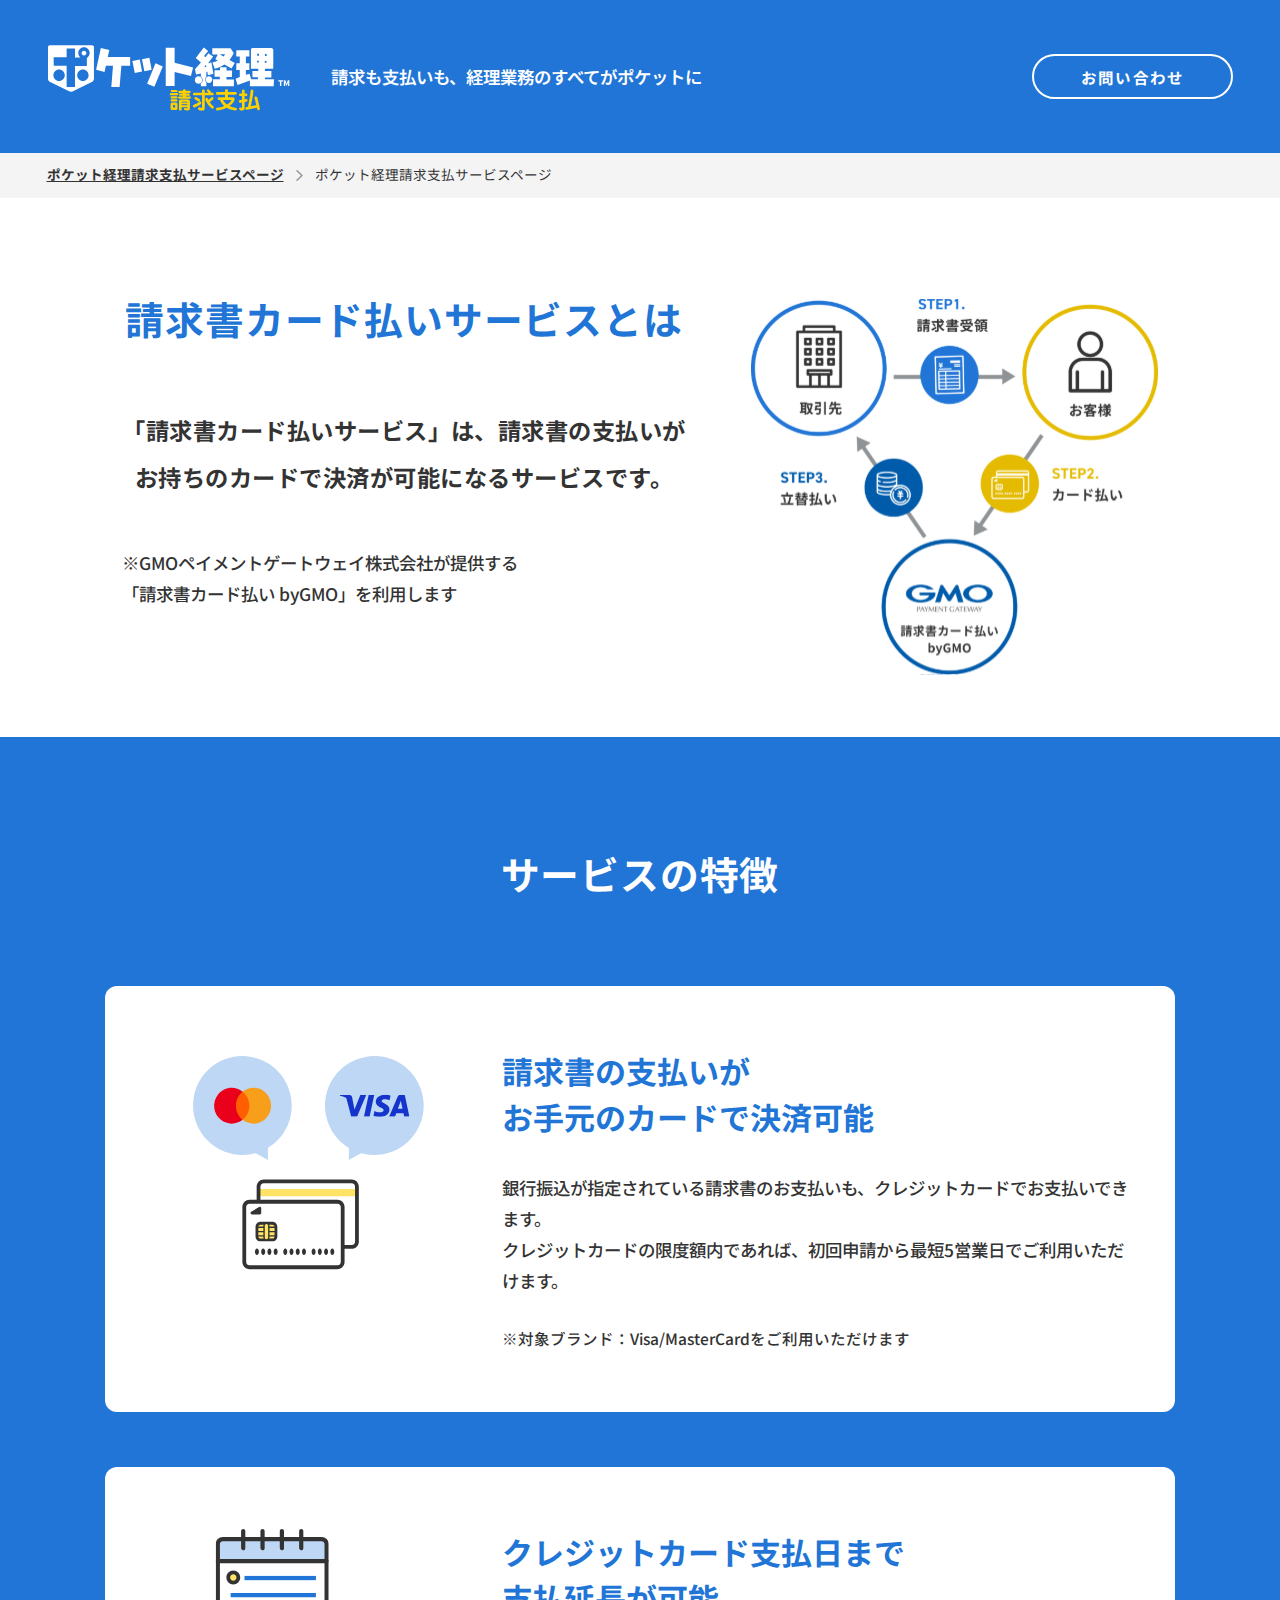
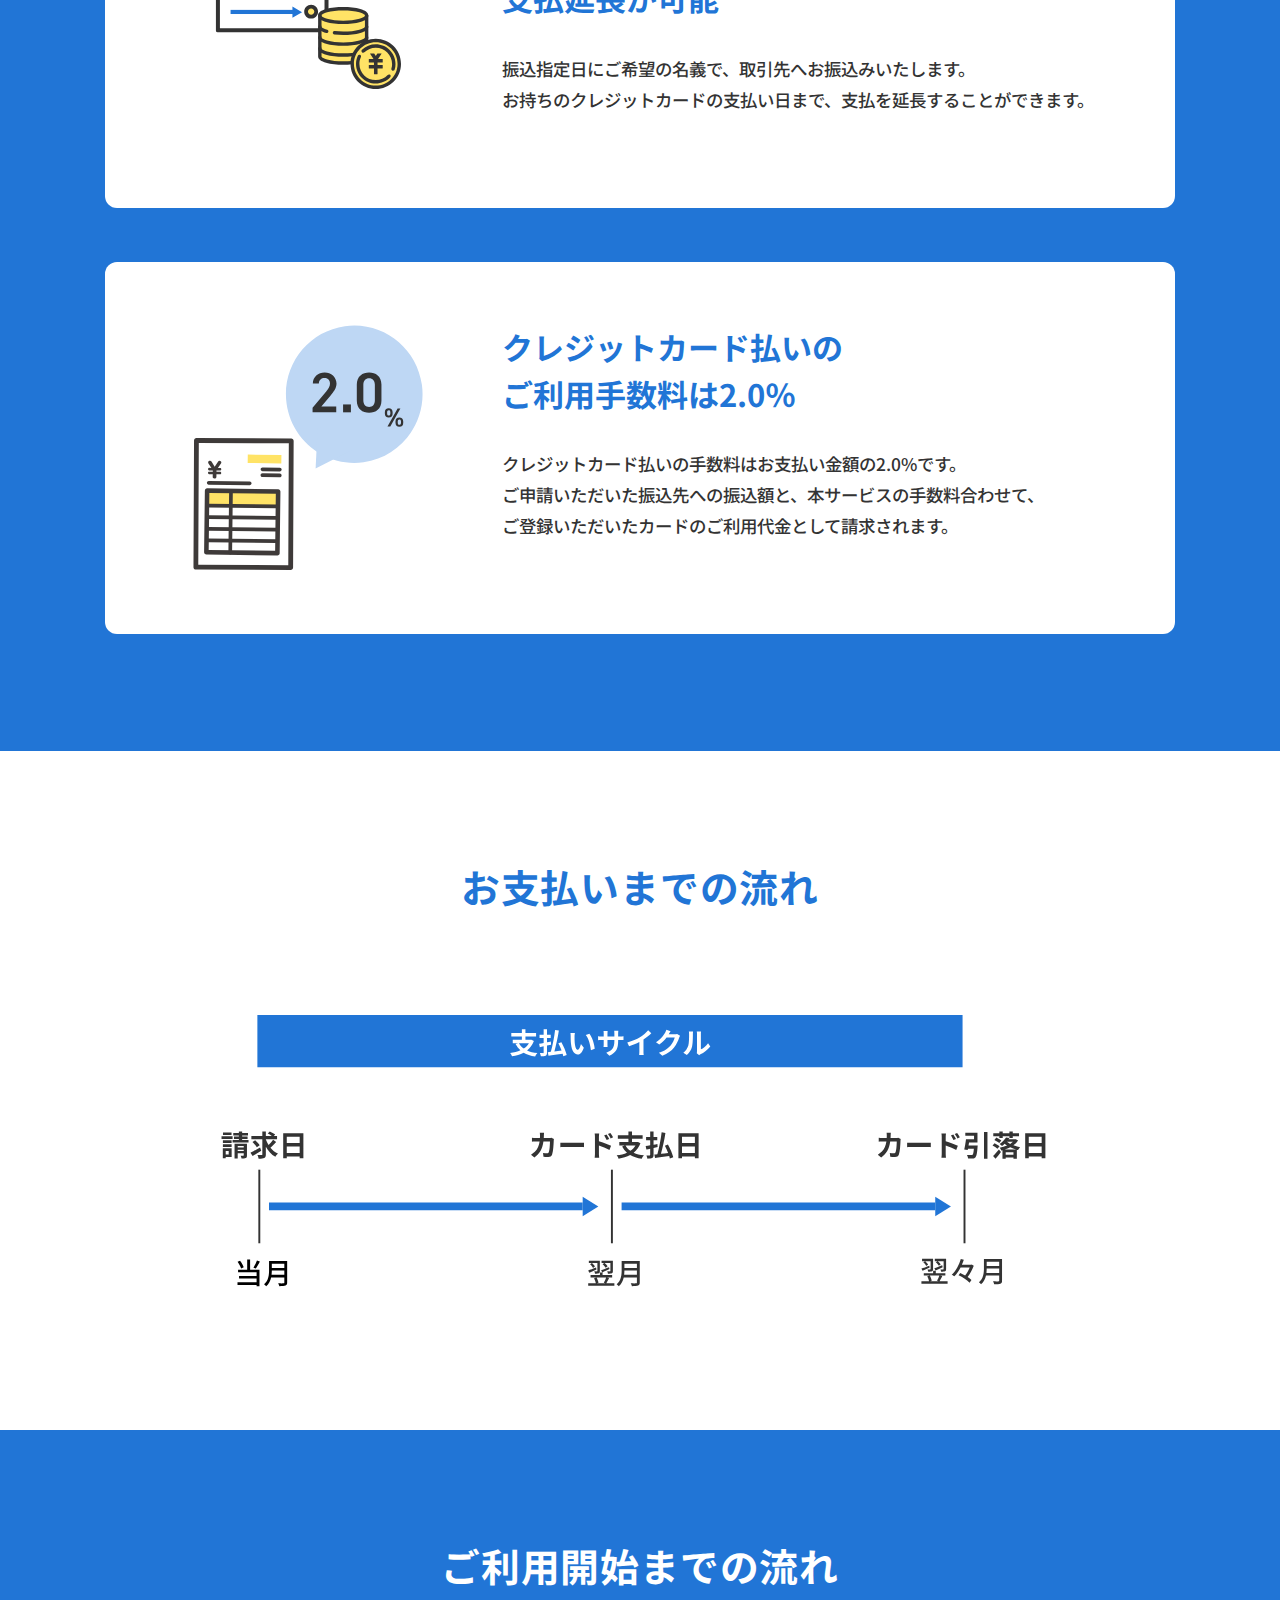
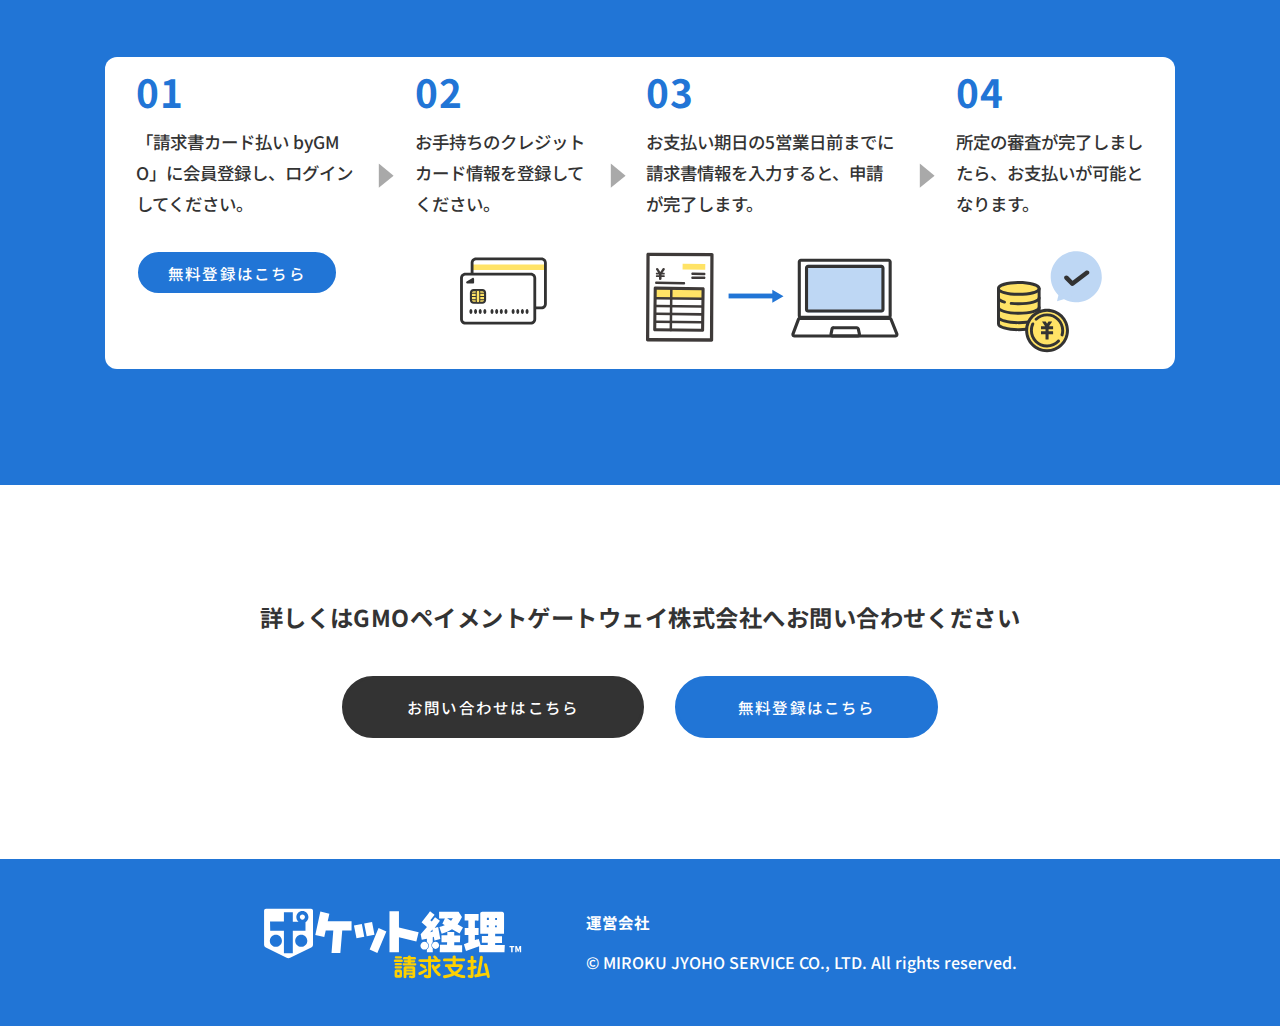
==== commit 68d98997: "202312191549" ====
--- a/card-pay.html
+++ b/card-pay.html
@@ -36,7 +36,7 @@
 				</h1>
 				<p class="description font-18-700 pc">請求も支払いも、経理業務のすべてがポケットに</p>
 			</div>
-			<a class="btn btn-blue font-16-700" href="./contact.html"><span>お問い合わせ</span></a>
+			<a class="btn btn-blue font-16-700" href="https://contact.gmo-pg.com/m?f=822&utm_source=miroku&utm_medium=partner"><span>お問い合わせ</span></a>
 		</div>
 		<p class="description font-18-700 sp">請求も支払いも、経理業務のすべてがポケットに</p>
 	</header>
@@ -153,16 +153,16 @@
 					<div class="flow-item">
 						<div class="num font-40-700">02</div>
 						<p class="content font-18-500">
-							「請求書カード払い byGMO」に会員登録し、ログインしてください。
+							お手持ちのクレジットカード情報を登録してください。
 						</p>
 						<img class="card-img" src="./assets/img/card.svg">
 					</div>
 					<img class="right-triangle pc" src="./assets/img/right-triangle.svg">
 					<img class="right-triangle sp" src="./assets/img/right-triangle-sp.svg">
 					<div class="flow-item">
-						<div class="num font-40-700">02</div>
-						<p class="content font-18-500">
-							「請求書カード払い byGMO」に会員登録し、ログインしてください。
+						<div class="num font-40-700">03</div>
+						<p class="content font-18-500">
+							お支払い期日の5営業日前までに請求書情報を入力すると、申請が完了します。
 						</p>
 						<img class="cardpay-flow3" src="./assets/img/cardpay-flow3.svg">
 					</div>
@@ -171,7 +171,7 @@
 					<div class="flow-item">
 						<div class="num font-40-700">04</div>
 						<p class="content font-18-500">
-							「請求書カード払い byGMO」に会員登録し、ログインしてください。
+							所定の審査が完了しましたら、お支払いが可能となります。
 						</p>
 						<img class="cardpay-flow4" src="./assets/img/cardpay-flow4.svg">
 					</div>
@@ -184,7 +184,7 @@
 				<p class="desc font-24-700">詳しくは<br class="sp">GMOペイメントゲートウェイ株式会社へ<br class="sp">お問い合わせください
 				</p>
 				<div class="btn-wrapper">
-					<a class="btn btn-black" href=""><span>お問い合わせはこちら</span></a>
+					<a class="btn btn-black" href="https://contact.gmo-pg.com/m?f=822&utm_source=miroku&utm_medium=partner"><span>お問い合わせはこちら</span></a>
 					<a class="btn btn-blue" href=""><span>無料登録はこちら</span></a>
 				</div>
 			</div>
--- a/assets/font/fonts.css
+++ b/assets/font/fonts.css
@@ -17,7 +17,7 @@
     src: url('DIN2014-DemiBold.eot');
     src: local('DIN 2014 Bold'), local('DIN2014-DemiBold'),
         url('DIN2014-DemiBold.eot?#iefix') format('embedded-opentype'),
-        url('DIN2014-DemiBold.woff') format('woff'),
+        url('DIN2014-Bold.woff') format('woff'),
         url('DIN2014-DemiBold.ttf') format('truetype');
     font-weight: 600;
     font-style: normal;
--- a/assets/css/style.css
+++ b/assets/css/style.css
@@ -1093,7 +1093,7 @@
 
 .font-24-600-din {
   color: #333;
-  font-family: "DIN 2014";
+  font-family: "Noto Sans JP";
   font-size: 2.4rem;
   font-style: normal;
   font-weight: 600;
@@ -1103,7 +1103,7 @@
 
 .font-28-700-din {
   color: #333;
-  font-family: "DIN 2014";
+  font-family: "Noto Sans JP";
   font-size: 2.8rem;
   font-style: normal;
   font-weight: 700;
@@ -1113,7 +1113,7 @@
 
 .font-36-700-din {
   color: #333;
-  font-family: "DIN 2014";
+  font-family: "Noto Sans JP";
   font-size: 3.6rem;
   font-style: normal;
   font-weight: 700;
@@ -1129,7 +1129,7 @@
 
 .font-56-700-din {
   color: #333;
-  font-family: "DIN 2014";
+  font-family: "Noto Sans JP";
   font-size: 5.6rem;
   font-style: normal;
   font-weight: 700;
@@ -1139,7 +1139,7 @@
 
 .font-60-700-din {
   color: #333;
-  font-family: "DIN 2014";
+  font-family: "Noto Sans JP";
   font-size: 6.0rem;
   font-style: normal;
   font-weight: 700;
@@ -2045,8 +2045,24 @@
 
 @media only screen and (max-width: 768px) {
   .front-page .section3 .container .pocket-graphic-wrapper .btn-wrapper {
-    right: 0;
-    top: 105%;
+    position: relative;
+    margin-bottom: 1.6rem;
+    right: unset;
+    top: unset;
+  }
+}
+
+.front-page .section3 .container .pocket-graphic-wrapper .btn-wrapper-1 {
+  position: absolute;
+  right: 3%;
+  bottom: 0%;
+}
+
+@media only screen and (max-width: 768px) {
+  .front-page .section3 .container .pocket-graphic-wrapper .btn-wrapper-1 {
+    position: relative;
+    right: unset;
+    bottom: unset;
   }
 }
 
@@ -2271,7 +2287,7 @@
 
 .front-page .section4 .concepts-wrapper .concept-item {
   width: 100%;
-  padding: 3.2rem;
+  padding: 3.2rem 3.2rem 4.8rem 3.2rem;
   border-radius: 12px;
   background: #F4F4F4;
   text-align: left;
@@ -2279,7 +2295,7 @@
 
 @media only screen and (max-width: 768px) {
   .front-page .section4 .concepts-wrapper .concept-item {
-    padding: 2.4rem 1.6rem;
+    padding: 2.4rem 1.6rem 4.0rem 1.6rem;
   }
 }
 
@@ -2305,6 +2321,15 @@
   }
 }
 
+.front-page .section4 .concepts-wrapper .concept-item .btn-wrapper {
+  position: absolute;
+  bottom: 2.4rem;
+}
+
+.front-page .section4 .concepts-wrapper .left-item {
+  position: relative;
+}
+
 .front-page .section4 .concepts-wrapper .left-item .question {
   margin-bottom: 2.0rem;
 }
@@ -2334,6 +2359,10 @@
   .front-page .section4 .concepts-wrapper .left-item .payment-schedule {
     margin-bottom: 2.0rem;
   }
+}
+
+.front-page .section4 .concepts-wrapper .right-item {
+  position: relative;
 }
 
 .front-page .section4 .concepts-wrapper .right-item .question {
@@ -3311,7 +3340,7 @@
   margin-left: -9.7rem;
   white-space: nowrap;
   color: #2175D6;
-  font-family: "DIN 2014";
+  font-family: "Noto Sans JP";
   font-size: 6.0rem;
   font-style: normal;
   font-weight: 700;
@@ -3674,7 +3703,7 @@
       flex-shrink: 0;
   color: #000;
   text-align: center;
-  font-family: "DIN 2014";
+  font-family: "Noto Sans JP";
   font-size: 3.2rem;
   font-style: normal;
   font-weight: bold;
@@ -3748,7 +3777,7 @@
   margin-bottom: auto;
   color: #FFF;
   text-align: center;
-  font-family: "DIN 2014";
+  font-family: "Noto Sans JP";
   font-size: 3.2rem;
   font-style: normal;
   font-weight: bold;
@@ -4062,6 +4091,7 @@
   max-width: 116rem;
   background: #FFF;
   border-radius: 12px;
+  margin: 0 auto;
 }
 
 @media only screen and (max-width: 768px) {
@@ -4096,7 +4126,7 @@
 
 .card-pay .flow2 .flow .flow-item .num {
   margin-bottom: 1.6rem;
-  font-family: "DIN 2014";
+  font-family: "Noto Sans JP";
   color: #2175D6;
   width: -webkit-fit-content;
   width: -moz-fit-content;
